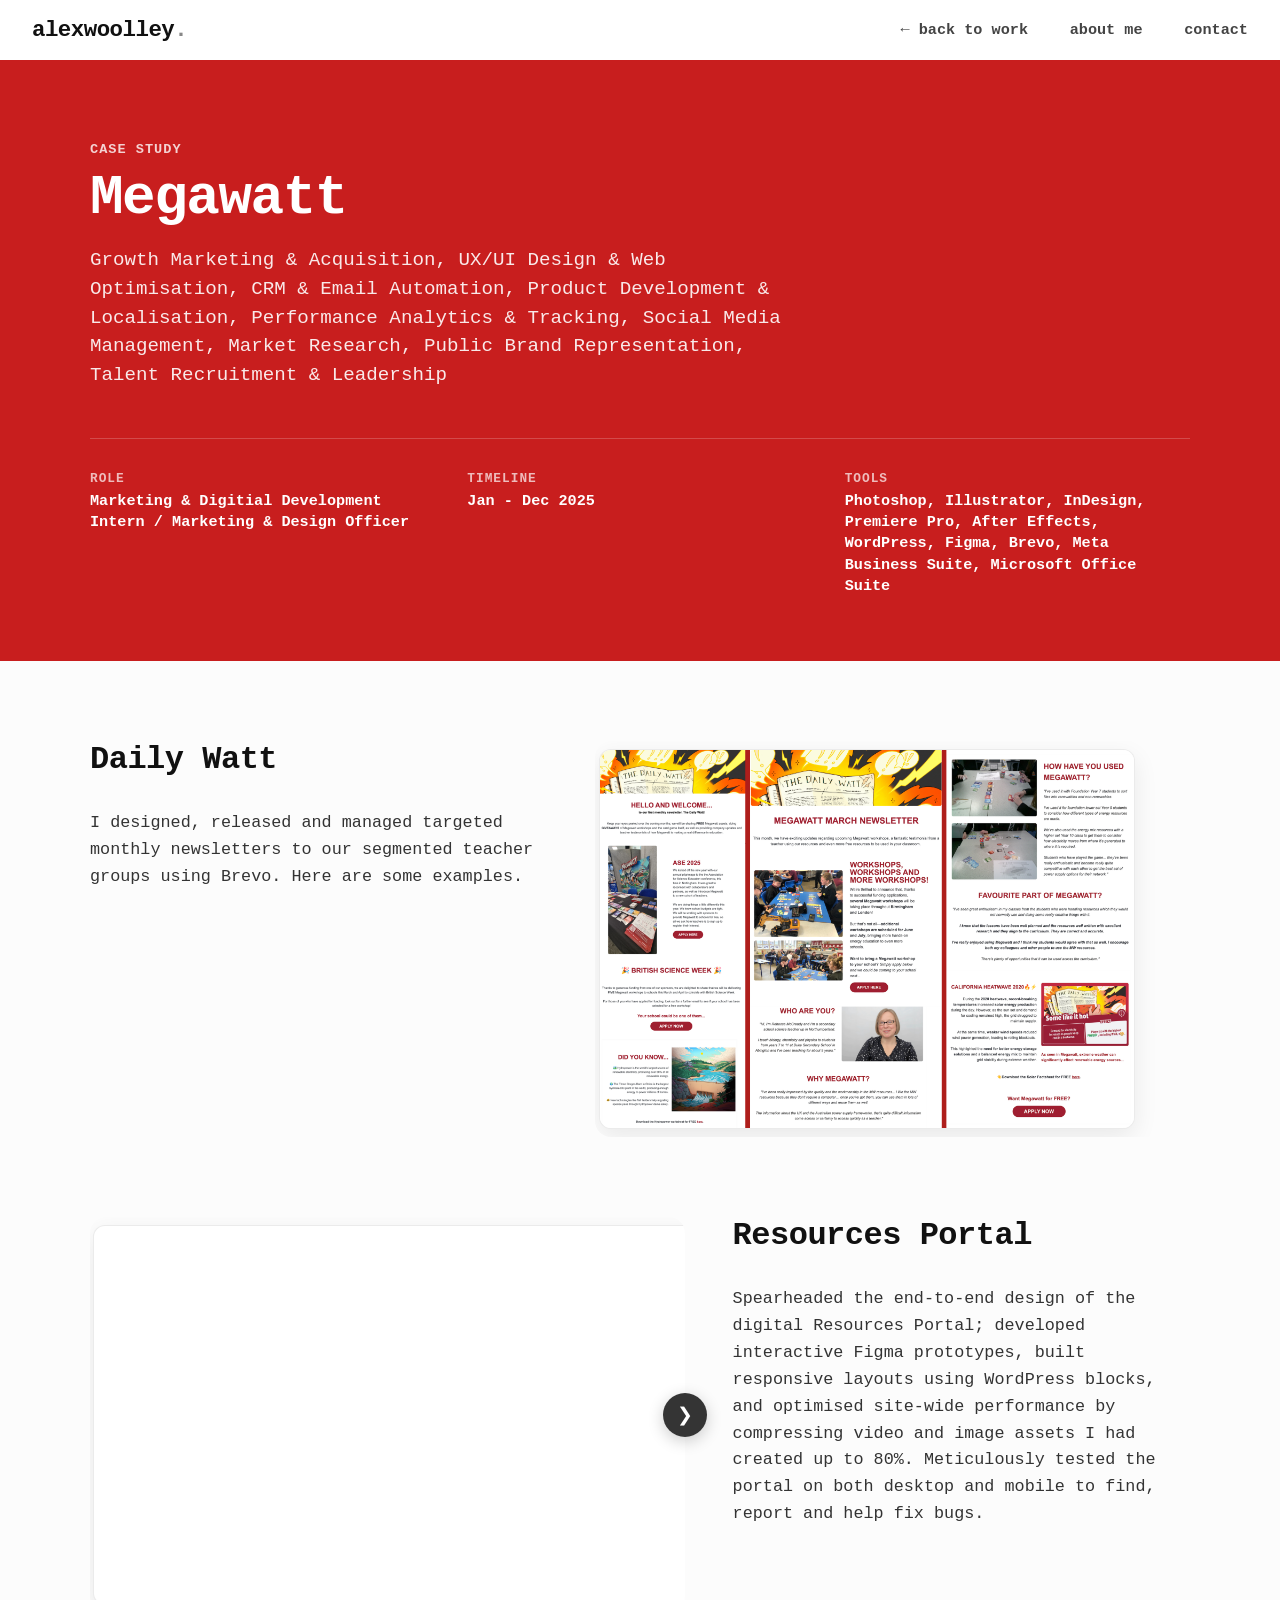
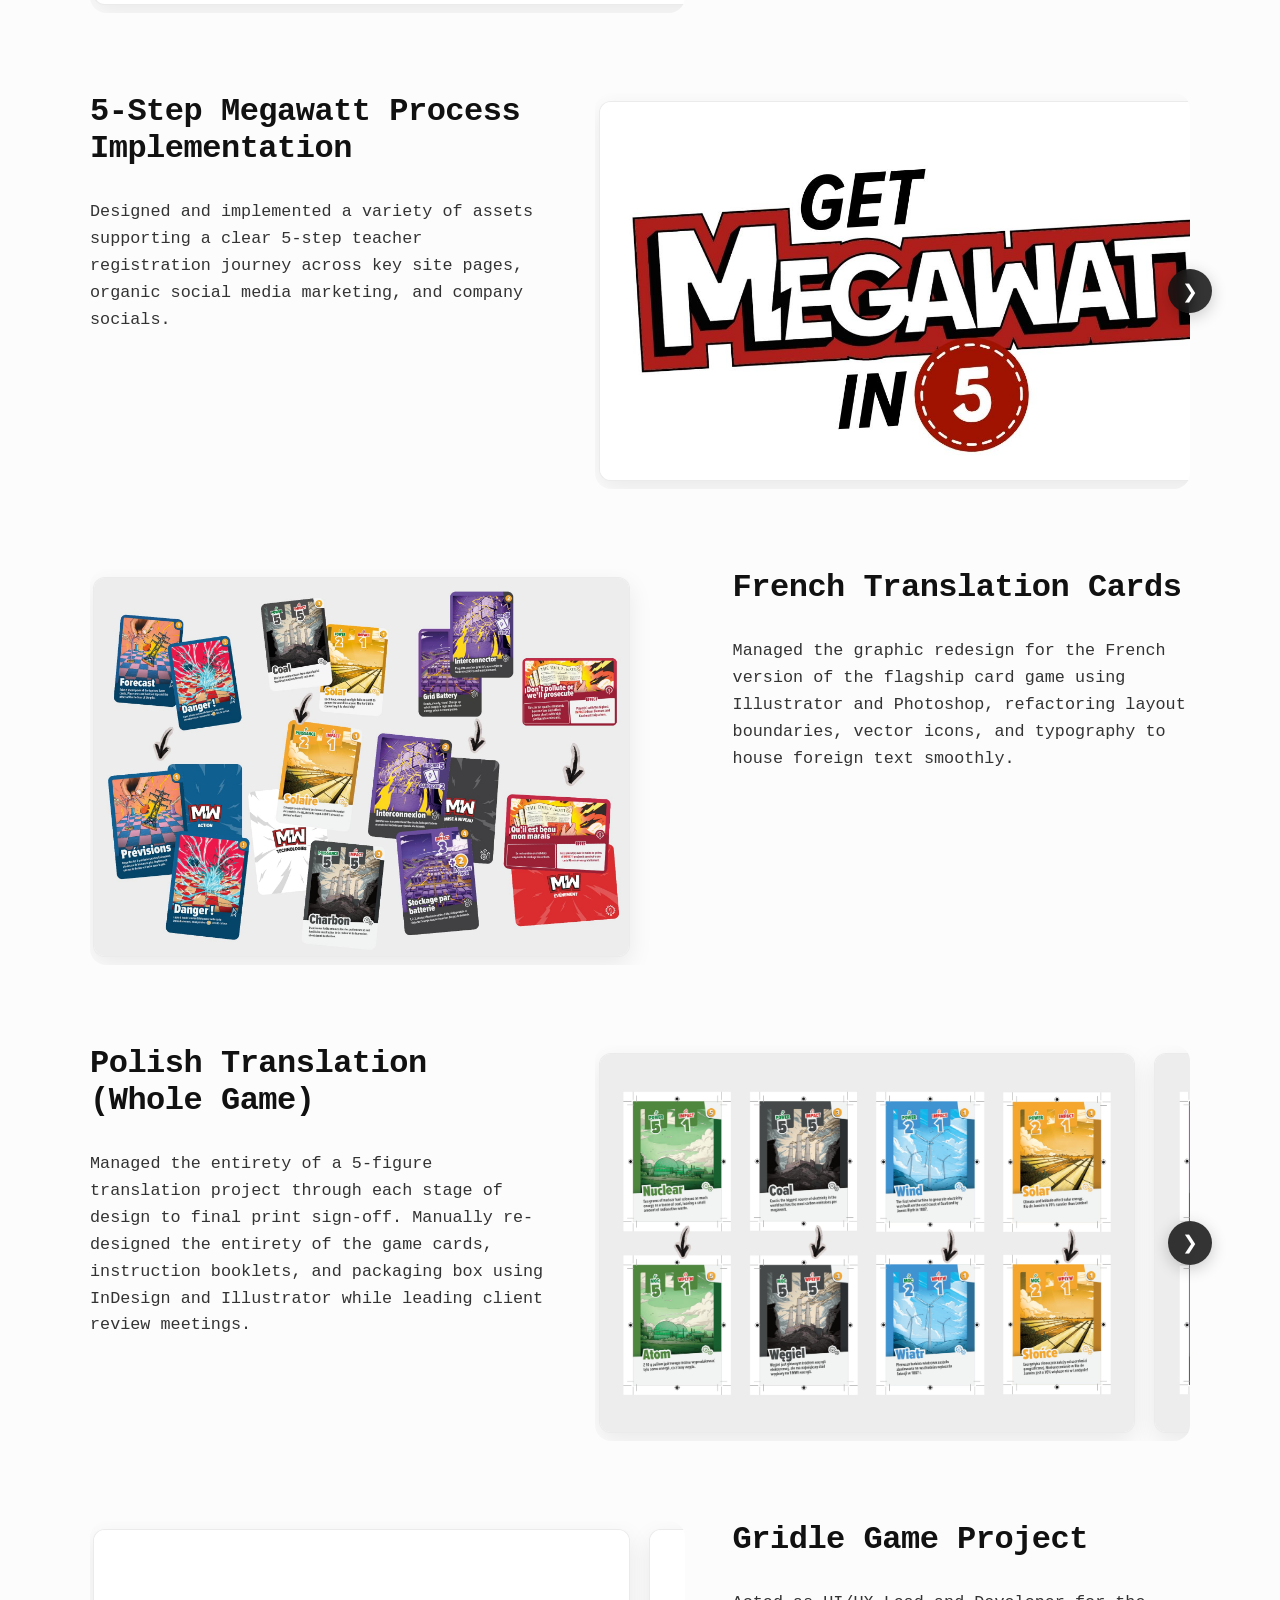
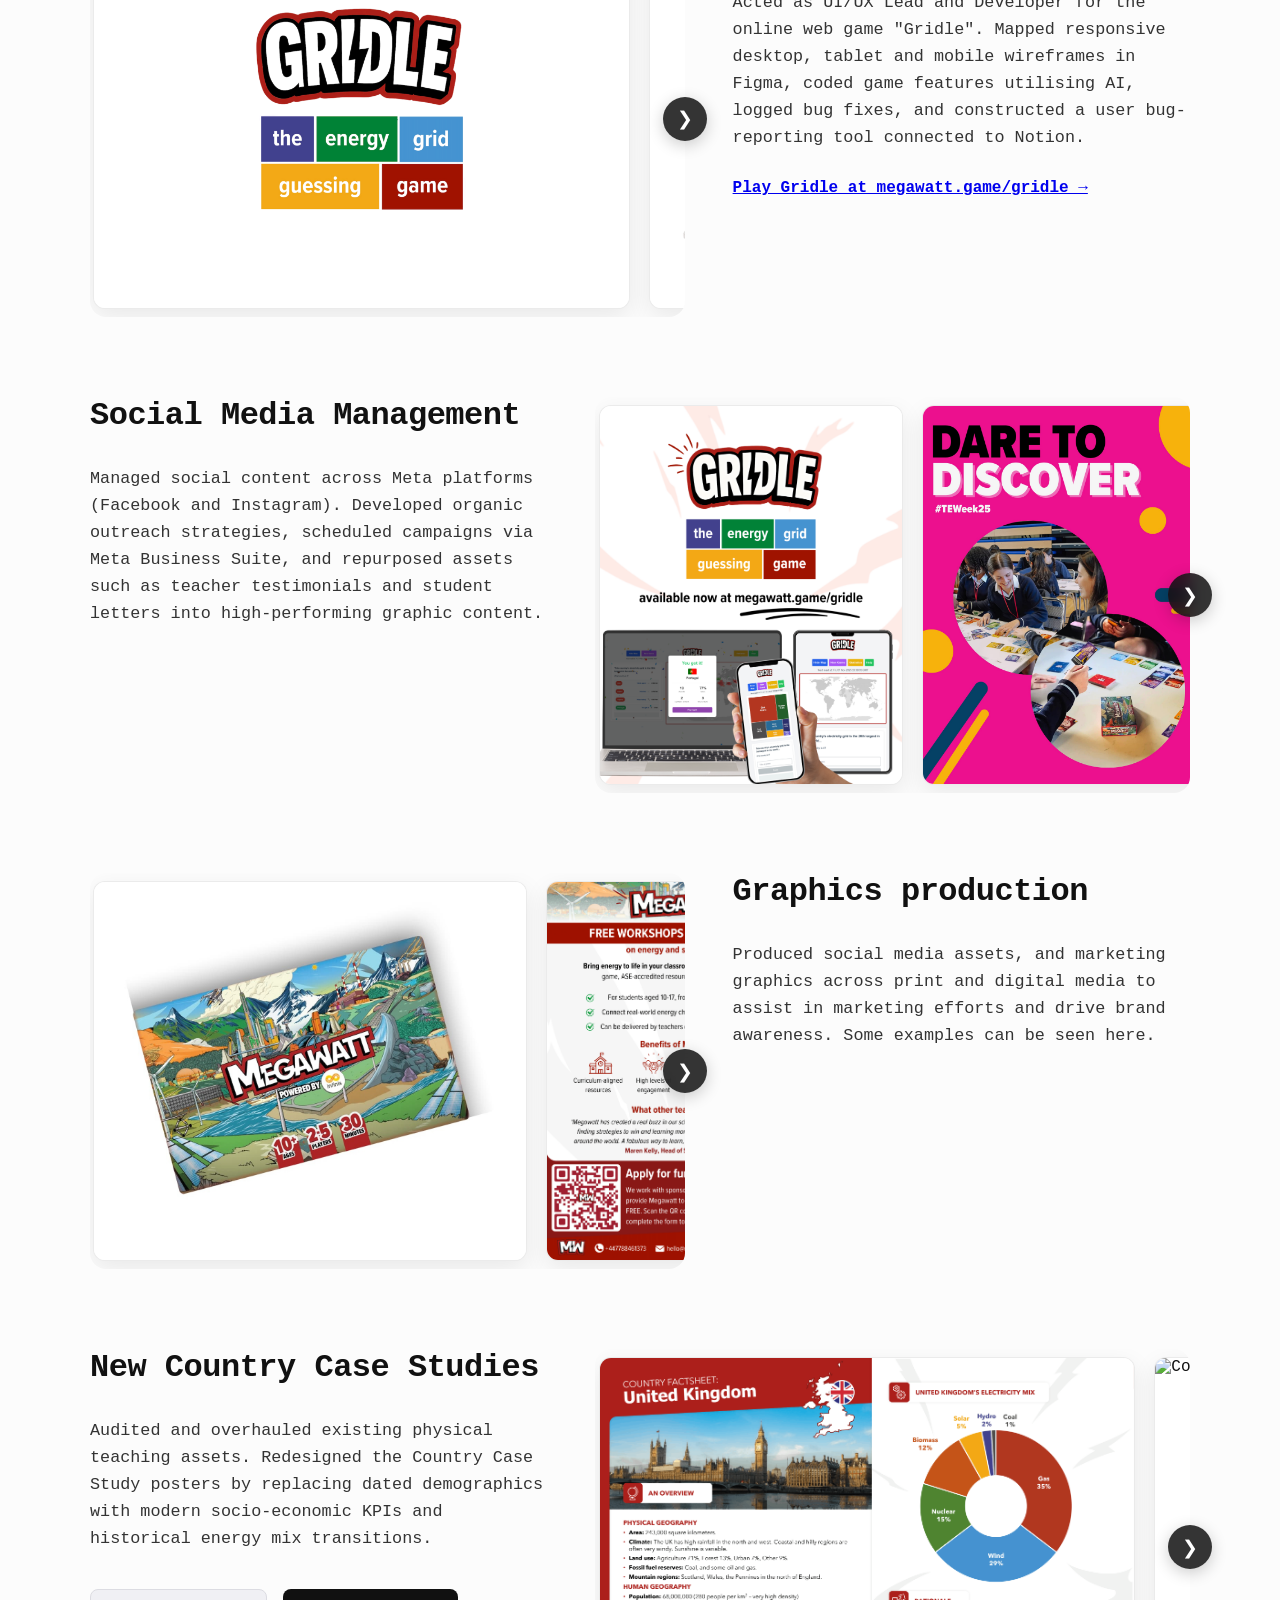
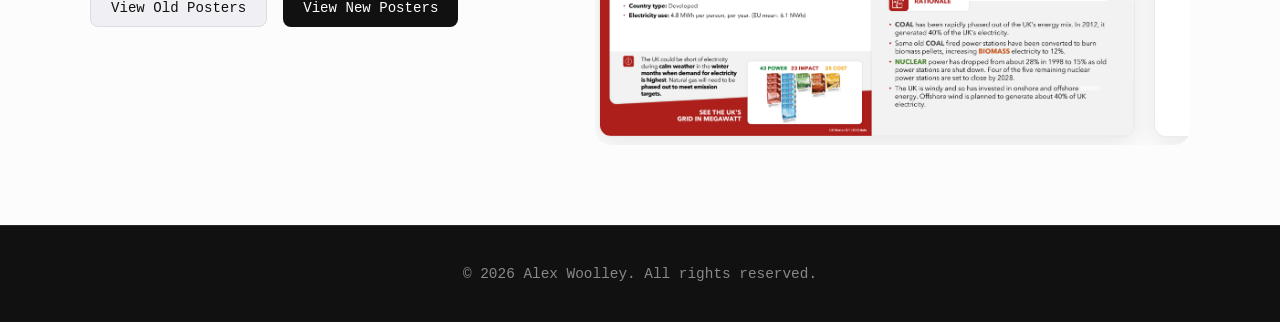
==== megawatt.html @ 6d170470 "Portfolio" ====
<!DOCTYPE html>
<html lang="en">
<head>
  <meta charset="UTF-8" />
  <meta name="viewport" content="width=device-width, initial-scale=1.0" />
  <title>Megawatt - Alex Woolley</title>
  <link rel="stylesheet" href="style.css" />
  <link rel="stylesheet" href="https://fonts.googleapis.com/css2?family=Playfair+Display:ital@1&display=swap">
</head>
<body class="case-study-page">

  <!-- Header -->
  <header class="navbar">
    <div class="nav-container">
      <a href="index.html" class="logo">alexwoolley<span>.</span></a>
      <nav class="desktop-nav">
        <a href="index.html#work">&larr; back to work</a>
        <a href="index.html#about">about me</a>
        <a href="index.html#contact">contact</a>
      </nav>
    </div>
  </header>

  <main class="case-study-main">

    <!-- Hero Header -->
    <section class="cs-hero theme-red">
      <div class="cs-hero-container">
        <span class="cs-tag">CASE STUDY</span>
        <h1>Megawatt</h1>
        <p class="cs-subtitle">Growth Marketing & Acquisition, UX/UI Design & Web Optimisation, CRM & Email Automation, Product Development & Localisation, Performance Analytics & Tracking, Social Media Management, Market Research, Public Brand Representation, Talent Recruitment & Leadership</p>
        
        <!-- Metadata Grid -->
        <div class="cs-meta-grid">
          <div class="meta-item">
            <span class="meta-label">Role</span>
            <span class="meta-value">Marketing & Digitial Development Intern / Marketing & Design Officer</span>
          </div>
          <div class="meta-item">
            <span class="meta-label">Timeline</span>
            <span class="meta-value">Jan - Dec 2025</span>
          </div>
          <div class="meta-item">
            <span class="meta-label">Tools</span>
            <span class="meta-value">Photoshop, Illustrator, InDesign, Premiere Pro, After Effects, WordPress, Figma, Brevo, Meta Business Suite, Microsoft Office Suite</span>
          </div>
        </div>
      </div>
    </section>

    <!-- Case Study Content Grid -->
    <section class="cs-body">
      <div class="cs-container">

        <!-- 01. Daily Watt -->
        <div class="split-project-block">
          <div class="project-text">
            <h2 class="section-title">Daily Watt</h2>
            <p class="project-desc">
              I designed, released and managed targeted monthly newsletters to our segmented teacher groups using Brevo. Here are some examples.
            </p>
          </div>

          <div class="cs-media branding-grid">
            <div class="slide active">
              <img src="/MW /mw newsletters.png" alt="Daily Watt Email Campaign" data-caption="Targeted monthly newsletters designed for segmented teacher groups in Brevo." />
            </div>
          </div>
        </div>

        <!-- 02. Resources Portal (Reverse) -->
        <div class="split-project-block reverse">
          <div class="cs-media branding-grid">
             <div class="slide active">
              <video src="/MW /hub.mp4" autoplay loop muted playsinline data-caption="Video demo showcasing the fully functional Resources Portal in Wordpress."></video>
            </div>
            <div class="slide active">
              <img src="/MW /Screenshot 2025-03-28 at 17.18.42.png" alt="Resources Portal Design Figma" data-caption="Digital Resources Portal interface design phases utilising Figma." />
            </div>
          </div>

          <div class="project-text">
            <h2 class="section-title">Resources Portal</h2>
            <p class="project-desc">
              Spearheaded the end-to-end design of the digital Resources Portal; developed interactive Figma prototypes, built responsive layouts using WordPress blocks, and optimised site-wide performance by compressing video and image assets I had created up to 80%. Meticulously tested the portal on both desktop and mobile to find, report and help fix bugs.
            </p>
          </div>
        </div>

        <!-- 03. Web Page Redesigns -->
        <div class="split-project-block">
          <div class="project-text">
            <h2 class="section-title">5-Step Megawatt Process Implementation</h2>
            <p class="project-desc">
              Designed and implemented a variety of assets supporting a clear 5-step teacher registration journey across key site pages, organic social media marketing, and company socials.
            </p>
          </div>

          <div class="cs-media branding-grid">
            <div class="slide active">
              <img src="/MW /Signup Process Thumbnail.jpg" alt="5-step process" data-caption="Thumbnail created for the Facebook Marketing video." />
            </div>
            <div class="slide active">
              <img src="/MW /5-step process.png" alt="5-step process" data-caption="A clear 5-step process section on the website, with supporting graphics showcasing the beginning - end of what teacher should expect from Megawatt." />
            </div>
            <div class="slide active">
              <video src="/MW /SignUp_Process_captioned.mp4" autoplay loop muted playsinline data-caption="A highly graphic and animated video I created which was used in my Facebook Marketing efforts. Alongside highly tailored group posts, this video was incredibly successful at securing teacher signups."></video>
            </div>
            <div class="slide active">
              <img src="/MW /social media/1 2.png" alt="5-step process" data-caption="(p1) A clear graphic carousel utilised on the company social media (Facebook, Instagram) showcasing the 5-step process for teachers." />
            </div>
            <div class="slide active">
              <img src="/MW /social media/2 2.png" alt="5-step process" data-caption="(p2) A clear graphic carousel utilised on the company social media (Facebook, Instagram) showcasing the 5-step process for teachers." />
            </div>
            <div class="slide active">
              <img src="/MW /social media/3 2.jpg" alt="5-step process" data-caption="(p3) A clear graphic carousel utilised on the company social media (Facebook, Instagram) showcasing the 5-step process for teachers." />
            </div>
            <div class="slide active">
              <img src="/MW /social media/4 2.png" alt="5-step process" data-caption="(p4) A clear graphic carousel utilised on the company social media (Facebook, Instagram) showcasing the 5-step process for teachers." />
            </div>
            <div class="slide active">
              <img src="/MW /social media/5 2.jpg" alt="5-step process" data-caption="(p5) A clear graphic carousel utilised on the company social media (Facebook, Instagram) showcasing the 5-step process for teachers." />
            </div>
            <div class="slide active">
              <img src="/MW /social media/6 2.jpg" alt="5-step process" data-caption="(p6) A clear graphic carousel utilised on the company social media (Facebook, Instagram) showcasing the 5-step process for teachers." />
            </div>
          </div>
        </div>

        <!-- 04. French Translation Cards (Reverse) -->
        <div class="split-project-block reverse">
          <div class="cs-media branding-grid">
            <div class="slide active">
              <img src="/MW /french.jpg" alt="French Card Translation" data-caption="French translation game card redesigns." />
            </div>
          </div>

          <div class="project-text">
            <h2 class="section-title">French Translation Cards</h2>
            <p class="project-desc">
              Managed the graphic redesign for the French version of the flagship card game using Illustrator and Photoshop, refactoring layout boundaries, vector icons, and typography to house foreign text smoothly.
            </p>
          </div>
        </div>

        <!-- 05. Polish Translation Whole Game -->
        <div class="split-project-block">
          <div class="project-text">
            <h2 class="section-title">Polish Translation (Whole Game)</h2>
            <p class="project-desc">
              Managed the entirety of a 5-figure translation project through each stage of design to final print sign-off. Manually re-designed the entirety of the game cards, instruction booklets, and packaging box using InDesign and Illustrator while leading client review meetings.
            </p>
          </div>

          <div class="cs-media branding-grid">
            <div class="slide active">
              <img src="/MW /mw polish - box/Polish tech.jpg" alt="Polish Game Technology Cards" data-caption="English -> Polish MW Technology Cards" />
            </div>
             <div class="slide active">
              <img src="/MW /mw polish - box/Polish upgrades.jpg" alt="Polish Game Upgrade Cards" data-caption="English -> Polish MW Upgrade Cards" />
            </div>
             <div class="slide active">
              <img src="/MW /mw polish - box/Polish action.jpg" alt="Polish Game Action Cards" data-caption="English -> Polish MW Action Cards" />
            </div>
             <div class="slide active">
              <img src="/MW /mw polish - box/Polish event.jpg" alt="Polish Game Event Cards" data-caption="English -> Polish MW Event Cards" />
            </div>
             <div class="slide active">
              <img src="/MW /mw polish - box/Polish instructions.jpg" alt="Polish Game Instructions" data-caption="English -> Polish MW Instructions" />
            </div>
          </div>
        </div>

       <!-- 06. Gridle Projects (Reverse) -->
        <div class="split-project-block reverse">
          <div class="cs-media branding-grid">
            <div class="slide active">
              <img src="/MW /gridle/17.png" alt="Gridle Web Game Project" data-caption="Gridle Logo." />
            </div>
            <div class="slide active">
              <img src="/MW /gridle/18.png" alt="Gridle Web Game Project" data-caption="Gridle Graphic Banner." />
            </div>
             <div class="slide active">
              <img src="/MW /gridle/Gridle Figma Redesigns.png" alt="Gridle Figma" data-caption="Gridle Figma document with original layout and redesigns for all screen sizes" />
            </div>
             <div class="slide active">
              <img src="/MW /gridle/1.jpg" alt="Gridle Web Game Project" data-caption="The aim of Gridle is to guess the country based on it's real electricity grid mix." />
            </div>
            <div class="slide active">
              <img src="/MW /gridle/2.jpg" alt="Gridle Web Game Project" data-caption="You'll get five guesses, after each guess you'll be given the distance from the correct country and an arrow pointing to it." />
            </div>
            <div class="slide active">
              <img src="/MW /gridle/3.jpg" alt="Gridle Web Game Project" data-caption="See the percentage of each energy production method in the country's mix, and the five year change." />
            </div>
            <div class="slide active">
              <img src="/MW /gridle/5.jpg" alt="Gridle Web Game Project" data-caption="Gridle even tracks your stats! View games played, win percentage, current and max win streaks." />
            </div>
          </div>

          <div class="project-text">
            <h2 class="section-title">Gridle Game Project</h2>
            <p class="project-desc">
              Acted as UI/UX Lead and Developer for the online web game "Gridle". Mapped responsive desktop, tablet and mobile wireframes in Figma, coded game features utilising AI, logged bug fixes, and constructed a user bug-reporting tool connected to Notion.
            </p>
            <a href="https://megawatt.game/gridle" target="_blank" class="project-link" style="display: inline-block; margin-top: 15px; font-weight: 600; text-decoration: underline;">Play Gridle at megawatt.game/gridle &rarr;</a>
          </div>
        </div>

        <!-- 07. Social Media Management -->
        <div class="split-project-block">
          <div class="project-text">
            <h2 class="section-title">Social Media Management</h2>
            <p class="project-desc">
              Managed social content across Meta platforms (Facebook and Instagram). Developed organic outreach strategies, scheduled campaigns via Meta Business Suite, and repurposed assets such as teacher testimonials and student letters into high-performing graphic content.
            </p>
          </div>

          <div class="cs-media branding-grid">
            <div class="slide active">
              <img src="/MW /social media/Socials Posts.png" alt="Social Media Campaigns" data-caption="Social media campaign for the release of Gridle." />
            </div>
            <div class="slide active">
              <img src="/MW /social media/TEWEEK25-2.jpg" alt="Social Media Campaigns" data-caption="Social media campaign for Tomorrows Engineers Week 2025." />
            </div>
            <div class="slide active">
              <img src="/MW /social media/West Hill Primary LinkedIn-1.jpg" alt="Social Media Campaigns" data-caption="(p1) Student letters repurposed as social media content across company socials, as well as the company founder's LinkedIn." />
            </div>
            <div class="slide active">
              <img src="/MW /social media/West Hill Primary LinkedIn-2.jpg" alt="Social Media Campaigns" data-caption="(p2) Student letters repurposed as social media content across company socials, as well as the company founder's LinkedIn." />
            </div>
            <div class="slide active">
              <img src="/MW /social media/West Hill Primary LinkedIn-3.jpg" alt="Social Media Campaigns" data-caption="(p3) Student letters repurposed as social media content across company socials, as well as the company founder's LinkedIn." />
            </div>
            <div class="slide active">
              <img src="/MW /social media/West Hill Primary LinkedIn-4.jpg" alt="Social Media Campaigns" data-caption="(p4) Student letters repurposed as social media content across company socials, as well as the company founder's LinkedIn." />
            </div>
            <div class="slide active">
              <img src="/MW /social media/West Hill Primary LinkedIn-5.jpg" alt="Social Media Campaigns" data-caption="(p5) Student letters repurposed as social media content across company socials, as well as the company founder's LinkedIn." />
            </div>
            <div class="slide active">
              <img src="/MW /social media/International Day of Women and Girls in Science.jpg" alt="Social Media Campaigns" data-caption="Social media campaign for International Day of Women and Girls in Science 2025." />
            </div>
            <div class="slide active">
              <img src="/MW /social media/World Energy Conservation Day - Dec 14th .jpg" alt="Social Media Campaigns" data-caption="Social media campaign for World Energy Conservation Day 2025." />
            </div>
            <div class="slide active">
              <img src="/MW /social media/Rebecca Mccready testimonial-1.jpg" alt="Social Media Campaigns" data-caption="(p1) Teacher testimonial repurposed as social media content across company socials, as well as the company founder's LinkedIn." />
            </div>
            <div class="slide active">
              <img src="/MW /social media/Rebecca Mccready testimonial-2.jpg" alt="Social Media Campaigns" data-caption="(p2) Teacher testimonial repurposed as social media content across company socials, as well as the company founder's LinkedIn." />
            </div>
             <div class="slide active">
              <img src="/MW /social media/Rebecca Mccready testimonial-3.jpg" alt="Social Media Campaigns" data-caption="(p3) Teacher testimonial repurposed as social media content across company socials, as well as the company founder's LinkedIn." />
            </div>
             <div class="slide active">
              <img src="/MW /social media/Rebecca Mccready testimonial-4.jpg" alt="Social Media Campaigns" data-caption="(p4) Teacher testimonial repurposed as social media content across company socials, as well as the company founder's LinkedIn." />
            </div>
              <div class="slide active">
              <img src="/MW /social media/Rebecca Mccready testimonial-5.jpg" alt="Social Media Campaigns" data-caption="(p5) Teacher testimonial repurposed as social media content across company socials, as well as the company founder's LinkedIn." />
            </div>
               <div class="slide active">
              <img src="/MW /social media/1-2.jpg" alt="Social Media Campaigns" data-caption="(p1) Benefits/process of Megawatt social media campaign." />
            </div>
                <div class="slide active">
              <img src="/MW /social media/2-2.jpg" alt="Social Media Campaigns" data-caption="(p2) Benefits/process of Megawatt social media campaign." />
            </div>
                <div class="slide active">
              <img src="/MW /social media/3-2.jpg" alt="Social Media Campaigns" data-caption="(p3) Benefits/process of Megawatt social media campaign." />
            </div>
                <div class="slide active">
              <img src="/MW /social media/4-2.jpg" alt="Social Media Campaigns" data-caption="(p4) Benefits/process of Megawatt social media campaign." />
            </div>
                <div class="slide active">
              <img src="/MW /social media/5-2.jpg" alt="Social Media Campaigns" data-caption="(p5) Benefits/process of Megawatt social media campaign." />
            </div>
                <div class="slide active">
              <img src="/MW /social media/6-2.jpg" alt="Social Media Campaigns" data-caption="(p6) Benefits/process of Megawatt social media campaign." />
            </div>
                <div class="slide active">
              <img src="/MW /social media/7.png" alt="Social Media Campaigns" data-caption="(p7) Benefits/process of Megawatt social media campaign." />
            </div>
          </div>
        </div>

        <!-- 08. Graphics / Video Created (Reverse) -->
        <div class="split-project-block reverse">
          <div class="cs-media branding-grid">
            <div class="slide active">
              <img src="/MW /graphics/Infinis Box-2.jpg" alt="Graphic Production" data-caption="High-quality box mockup created for a partner company." />
            </div>
               <div class="slide active">
              <img src="/MW /graphics/Teacher Signup-1.png" alt="Graphic Production" data-caption="Redesigned teacher signup leaflet used both physically and digitally." />
            </div>
              <div class="slide active">
              <img src="/MW /graphics/University Leaflet -Outreach  Widening Participation Teams-1.png" alt="Graphic Production" data-caption="(p1) A leaflet I designed to target university outreach teams and secure company partnership" />
            </div>
            <div class="slide active">
              <img src="/MW /graphics/University Leaflet -Outreach  Widening Participation Teams-2.png" alt="Graphic Production" data-caption="(p2) A leaflet I designed to target university outreach teams and secure company partnership" />
            </div>
            <div class="slide active">
              <img src="/MW /graphics/xmas logo-2.png" alt="Graphic Production" data-caption="A redesigned Christmas company logo utilised in our December newsletter." />
            </div>
            <div class="slide active">
              <img src="/MW /graphics/a1.png" alt="Graphic Production" data-caption="An example of the thumbnails created for the resource portal lessons, these assets were repurposed countless times." />
            </div>
              <div class="slide active">
              <img src="/MW /graphics/handbooks.png" alt="Graphic Production" data-caption="An example of the thumbnails created for the resource portal lessons, these assets were repurposed countless times." />
            </div>
          </div>

          <div class="project-text">
            <h2 class="section-title">Graphics production</h2>
            <p class="project-desc">
              Produced social media assets, and marketing graphics across print and digital media to assist in marketing efforts and drive brand awareness. Some examples can be seen here.
            </p>
          </div>
        </div>

        <!-- 09. New Country Case Studies -->
        <div class="split-project-block">
          <div class="project-text">
            <h2 class="section-title">New Country Case Studies</h2>
            <p class="project-desc">
              Audited and overhauled existing physical teaching assets. Redesigned the Country Case Study posters by replacing dated demographics with modern socio-economic KPIs and historical energy mix transitions.
            </p>
            
            <div class="project-links" style="margin-top: 1.5rem; display: flex; gap: 1rem; flex-wrap: wrap;">
              <a href="/MW /Country Case Studies.pdf" target="_blank" class="cs-btn secondary">View Old Posters</a>
              <a href="/MW /Country Case Studiesnew.pdf" target="_blank" class="cs-btn">View New Posters</a>
            </div>
          </div>

          <div class="cs-media branding-grid">
             <div class="slide active">
              <img src="/MW /Country Case Studies-04.png" alt="Country Case Study Posters" data-caption="United Kingdom - previous Country Case Study teaching poster." />
            </div>
            <div class="slide active">
              <img src="/Assets/Country Case Studies.UK.V3.2-4 (dragged).tiff" alt="Country Case Study Posters" data-caption="United Kingdom - overhauled and updated Country Case Study teaching poster." />
            </div>
            <div class="slide active">
              <img src="/MW /Country Case Studies-03.png" alt="Country Case Study Posters" data-caption="China - previous Country Case Study teaching poster." />
            </div>
            <div class="slide active">
              <img src="/MW /China Case Study New.tiff" alt="Country Case Study Posters" data-caption="China - overhauled and updated Country Case Study teaching poster." />
            </div>
          </div>
        </div>

      </div>
    </section>

  </main>

  <!-- Footer -->
  <footer class="site-footer">
    <div class="footer-container">
      <p>&copy; 2026 Alex Woolley. All rights reserved.</p>
    </div>
  </footer>

  <!-- Fullscreen Image & Video Modal with Navigation Arrows & Captions -->
  <div id="image-modal" class="modal">
    <span class="modal-close">&times;</span>
    <button class="modal-arrow prev" aria-label="Previous">&larr;</button>
    <button class="modal-arrow next" aria-label="Next">&rarr;</button>
    <div class="modal-wrapper">
      <div id="modal-media-container"></div>
      <p id="modal-caption"></p>
    </div>
  </div>

  <script src="script.js"></script>
</body>
</html>
---- style.css ----
/* ==========================================
   1. RESET & GLOBAL STYLES
   ========================================== */
* {
  margin: 0;
  padding: 0;
  box-sizing: border-box;
}

html {
  scroll-behavior: smooth;
}

body {
  font-family: 'Courier New', Courier, monospace, sans-serif;
  background-color: #ffffff;
  color: #000000;
  overflow-x: hidden;
}

/* ==========================================
   2. NAVBAR & NAVIGATION
   ========================================== */
.navbar {
  position: sticky;
  top: 0;
  background: rgba(255, 255, 255, 0.95);
  backdrop-filter: blur(8px);
  z-index: 100;
  height: 60px;
  padding: 0 2rem;
  display: flex;
  align-items: center;
}

.nav-container {
  width: 100%;
  max-width: 1300px;
  margin: 0 auto;
  display: flex;
  justify-content: space-between;
  align-items: center;
}

.logo {
  font-size: 1.4rem;
  font-weight: 700;
  text-decoration: none;
  color: #111;
  letter-spacing: -0.5px;
}

.logo span {
  color: #888;
}

.desktop-nav a {
  margin-left: 2rem;
  text-decoration: none;
  color: #444;
  font-size: 0.95rem;
  font-weight: 600;
  transition: color 0.2s ease;
}

.desktop-nav a:hover {
  color: #000;
}

.mobile-toggle {
  display: none;
  background: none;
  border: none;
  cursor: pointer;
  flex-direction: column;
  gap: 5px;
}

.mobile-toggle .bar {
  width: 24px;
  height: 2px;
  background-color: #111;
}

.mobile-menu {
  display: none;
  position: fixed;
  top: 60px;
  left: 0;
  width: 100%;
  background: #ffffff;
  padding: 1.5rem;
  border-bottom: 1px solid #eee;
  z-index: 99;
}

.mobile-menu.open {
  display: block;
}

.mobile-nav {
  display: flex;
  flex-direction: column;
  gap: 1rem;
}

.mobile-nav a {
  text-decoration: none;
  color: #111;
  font-size: 1rem;
  font-weight: 600;
}

/* ==========================================
   3. HERO SECTION
   ========================================== */
.hero {
  position: relative;
  height: calc(100vh - 60px); 
  width: 100%;
  display: flex;
  flex-direction: column;
  justify-content: center;
  align-items: center;
  padding: 1rem;
  overflow: hidden;
}

.parallax-layer {
  will-change: transform;
  transition: transform 0.1s ease-out;
}

/* Software Badges Cluster */
.software-cluster {
  position: absolute;
  top: 4%;
  right: 6%;
  width: 280px;
  height: 180px;
  z-index: 4;
}

.software-cluster .icon {
  position: absolute;
  width: 65px;
  height: 65px;
  border-radius: 12px;
  box-shadow: 0 6px 16px rgba(0,0,0,0.15);
  transition: transform 0.3s ease;
}

.software-cluster .icon:hover {
  transform: translateY(-5px) scale(1.1) !important;
}

.icon.ae { top: 60px; left: 0px; rotate: -8deg; }
.icon.pr { top: 0px; left: 60px; rotate: 4deg; }
.icon.figma { top: -10px; left: 135px; rotate: -5deg; }
.icon.ai { top: 70px; left: 70px; rotate: 6deg; }
.icon.ps { top: 70px; left: 150px; rotate: -4deg; }
.icon.id { top: 20px; left: 210px; rotate: 8deg; }

/* Main Typography */
.hero-content {
  text-align: center;
  z-index: 5;
  margin-top: -4rem;
}

.main-heading {
  font-size: 3.2rem;
  font-weight: 900;
  letter-spacing: -1px;
  line-height: 1.2;
}

.script-accent {
  font-family: 'Playfair Display', serif;
  font-style: italic;
  font-weight: 400;
  font-size: 2.8rem;
  margin: 0 0.3rem;
}

.sub-heading {
  font-size: 1.6rem;
  font-weight: 700;
  margin-top: 0.6rem;
  letter-spacing: -0.5px;
}

/* Floating Bottom Graphics */
.hero-bottom-graphics {
  position: absolute;
  bottom: 45px;
  width: 100%;
  max-width: 1400px;
  height: 240px;
  pointer-events: none;
}

.card {
  position: absolute;
  border-radius: 12px;
  object-fit: cover;
  box-shadow: 0 10px 24px rgba(0, 0, 0, 0.15);
  pointer-events: auto;
  transition: transform 0.3s ease;
}

.card:hover {
  transform: scale(1.06) translateY(-6px) !important;
  z-index: 25 !important;
}

.photo-fan { 
  position: absolute; 
  left: 2%; 
  bottom: 0px;
  width: 580px;
  height: 260px;
}

.photo-1 { width: 180px; height: 125px; left: -20px; bottom: 70px; rotate: -8deg; z-index: 1; }
.photo-2 { width: 190px; height: 135px; left: 130px; bottom: 105px; rotate: 5deg;  z-index: 2; }
.photo-3 { width: 185px; height: 130px; left: 290px; bottom: 75px;  rotate: -5deg; z-index: 3; }
.photo-4 { width: 180px; height: 125px; left: 50px;  bottom: 10px;  rotate: 4deg;  z-index: 4; }
.photo-5 { width: 175px; height: 120px; left: 220px; bottom: 15px;  rotate: -6deg; z-index: 5; }

.poster-fan { 
  position: absolute; 
  right: 3%; 
  bottom: 0px;
  width: 460px;
  height: 240px;
}

.poster-1 { width: 215px; height: 150px; right: 250px; bottom: 25px; rotate: -10deg; z-index: 1; }
.poster-2 { width: 165px; height: 230px; right: 100px; bottom: 40px; rotate: -2deg; z-index: 2; }
.poster-3 { width: 150px; height: 210px; right: -10px; bottom: 15px; rotate: 7deg; z-index: 3; }

/* ==========================================
   4. HOME PAGE WORK SECTIONS
   ========================================== */
.work-section {
  width: 100%;
}

.sections-stack {
  display: flex;
  flex-direction: column;
}

.full-page-section {
  position: sticky;
  top: 0;
  min-height: 100vh;
  width: 100%;
  display: flex;
  align-items: center;
  justify-content: center;
  padding: 4rem 2rem;
  border-radius: 28px 28px 0 0;
  box-shadow: 0 -15px 40px rgba(0, 0, 0, 0.08);
  transform: scale(0.92);
  opacity: 0.4;
  transition: transform 0.6s cubic-bezier(0.16, 1, 0.3, 1), opacity 0.6s ease;
}

.full-page-section.active {
  transform: scale(1);
  opacity: 1;
}

.section-container {
  max-width: 1100px;
  width: 100%;
  display: grid;
  grid-template-columns: 1fr 1.2fr;
  gap: 3rem;
  align-items: center;
}

.text-content {
  display: flex;
  flex-direction: column;
  gap: 0.8rem;
}

.section-num {
  font-size: 1.1rem;
  font-weight: 700;
  opacity: 0.6;
}

.text-content h2 {
  font-size: 2.8rem;
  font-weight: 800;
  line-height: 1.1;
  letter-spacing: -1px;
}

.text-content p {
  font-size: 1.05rem;
  line-height: 1.6;
  opacity: 0.85;
}

.media-container {
  width: 100%;
  height: 420px;
  border-radius: 16px;
  overflow: hidden;
  box-shadow: 0 12px 30px rgba(0,0,0,0.15);
}

.media-container img {
  width: 100%;
  height: 100%;
  object-fit: cover;
  transition: transform 0.5s ease;
}

.media-container.vertical-media {
  max-width: 320px;
  height: 480px;
  margin: 0 auto;
  background: transparent;
  box-shadow: none;
}

.media-container.vertical-media img {
  object-fit: contain;
  border-radius: 12px;
  box-shadow: 0 12px 30px rgba(0, 0, 0, 0.15);
}

.case-study-link {
  text-decoration: none;
  color: inherit;
  width: 100%;
  height: 100%;
  display: flex;
  align-items: center;
  justify-content: center;
  cursor: pointer;
}

.case-study-link:hover .media-container img {
  transform: scale(1.06);
}

/* Color Themes */
.theme-red { background-color: #C81E1E; color: #ffffff; }
.theme-dark { background-color: #111111; color: #ffffff; }
.theme-cream { background-color: #F5F1E8; color: #111111; }
.theme-slate { background-color: #1E293B; color: #ffffff; }
.theme-softgrey { background-color: #E2E8F0; color: #0F172A; }
.theme-navy { background-color: #0F172A; color: #ffffff; }
.theme-blush { background-color: #F3E8EE; color: #111111; }
.theme-black { background-color: #0A0A0A; color: #ffffff; }
.theme-indigo { background-color: #E0E7FF; color: #1E1B4B; }

/* ==========================================
   5. ABOUT & CONTACT SECTIONS
   ========================================== */
.about-grid {
  grid-template-columns: 0.75fr 1.25fr;
  align-items: center;
  gap: 3.5rem;
}

.about-photo-container {
  width: 100%;
  height: 460px;
  border-radius: 20px;
  overflow: hidden;
  box-shadow: 0 14px 35px rgba(0,0,0,0.12);
}

.profile-photo {
  width: 100%;
  height: 100%;
  object-fit: cover;
  display: block;
}

.single-line-heading {
  font-size: 2.5rem;
  font-weight: 900;
  white-space: nowrap;
  letter-spacing: -1px;
}

.location-tag {
  font-size: 0.95rem;
  font-weight: 700;
  opacity: 0.65;
  margin-top: -0.3rem;
}

.bio-text {
  font-size: 1.05rem;
  line-height: 1.6;
}

.about-details-grid {
  display: flex;
  flex-direction: column;
  gap: 0.8rem;
  margin-top: 0.4rem;
}

.about-card {
  background: rgba(255, 255, 255, 0.7);
  backdrop-filter: blur(8px);
  padding: 1rem 1.4rem;
  border-radius: 12px;
  border: 1px solid rgba(0, 0, 0, 0.08);
}

.about-card h3 {
  font-size: 1rem;
  font-weight: 700;
  margin-bottom: 0.2rem;
}

.about-card p {
  font-size: 0.9rem;
  line-height: 1.4;
}

.cv-action {
  margin-top: 0.8rem;
}

.cv-btn {
  display: inline-block;
  background: #111111;
  color: #ffffff;
  padding: 0.85rem 1.8rem;
  border-radius: 8px;
  text-decoration: none;
  font-weight: 700;
  font-size: 0.95rem;
  transition: all 0.2s ease;
}

.cv-btn:hover {
  background: #333333;
  transform: translateY(-2px);
  box-shadow: 0 6px 16px rgba(0,0,0,0.15);
}

.contact-details {
  display: flex;
  flex-direction: column;
  gap: 1.2rem;
  width: 100%;
}

.contact-card {
  display: flex;
  align-items: center;
  justify-content: space-between;
  background: rgba(255, 255, 255, 0.05);
  backdrop-filter: blur(8px);
  padding: 1.8rem 2rem;
  border-radius: 16px;
  border: 1px solid rgba(255, 255, 255, 0.1);
  color: #ffffff;
  text-decoration: none;
  transition: all 0.3s ease;
}

.contact-card:hover {
  background: rgba(255, 255, 255, 0.12);
  transform: translateY(-3px);
  border-color: rgba(255, 255, 255, 0.3);
}

.contact-info {
  display: flex;
  flex-direction: column;
  gap: 0.3rem;
}

.contact-label {
  font-size: 0.8rem;
  font-weight: 700;
  letter-spacing: 1px;
  text-transform: uppercase;
  opacity: 0.6;
}

.contact-value {
  font-size: 1.15rem;
  font-weight: 700;
}

.contact-arrow {
  font-size: 1.5rem;
  transition: transform 0.3s ease;
}

.contact-card:hover .contact-arrow {
  transform: translateX(6px);
}

/* ==========================================
   6. CASE STUDY HEADER & COMMON LAYOUT
   ========================================== */
.cs-hero {
  padding: 5rem 2rem 4rem;
  width: 100%;
}

.cs-hero-container {
  max-width: 1100px;
  margin: 0 auto;
}

.cs-tag {
  font-size: 0.85rem;
  font-weight: 700;
  letter-spacing: 1px;
  opacity: 0.8;
}

.cs-hero h1 {
  font-size: 3.5rem;
  font-weight: 900;
  margin: 0.5rem 0 1rem;
  letter-spacing: -1.5px;
}

.cs-subtitle {
  font-size: 1.2rem;
  opacity: 0.9;
  max-width: 700px;
  line-height: 1.5;
}

.cs-meta-grid {
  display: grid;
  grid-template-columns: repeat(3, 1fr);
  gap: 2rem;
  margin-top: 3rem;
  padding-top: 2rem;
  border-top: 1px solid rgba(255, 255, 255, 0.2);
}

.meta-item {
  display: flex;
  flex-direction: column;
  gap: 0.3rem;
}

.meta-label {
  font-size: 0.8rem;
  font-weight: 700;
  text-transform: uppercase;
  letter-spacing: 1px;
  opacity: 0.7;
}

.meta-value {
  font-size: 0.95rem;
  font-weight: 600;
  line-height: 1.4;
}

.cs-body {
  padding: 5rem 2rem;
  background: #fcfcfc;
  color: #111;
}

.cs-container {
  max-width: 1100px;
  margin: 0 auto;
  display: flex;
  flex-direction: column;
  gap: 5rem;
}

.section-title {
  font-size: 2rem;
  font-weight: 800;
  margin-bottom: 1.2rem;
  letter-spacing: -0.5px;
}

.subsection-title {
  font-size: 1.25rem;
  font-weight: 600;
  margin-bottom: 0.4rem;
  color: #222222;
}

.coding-project-block {
  display: flex;
  flex-direction: column;
  gap: 1rem;
}

.project-desc {
  font-size: 1.05rem;
  line-height: 1.6;
  color: #333333;
  max-width: 800px;
}

.warning-banner {
  display: inline-block;
  margin-top: 1.2rem;
  padding: 0.5rem 1rem;
  background: rgba(0, 0, 0, 0.15);
  border: 1px solid rgba(0, 0, 0, 0.2);
  border-radius: 6px;
  font-size: 0.85rem;
  letter-spacing: 0.5px;
}

/* Base Case Study Block */
.cs-block {
  display: grid;
  grid-template-columns: 1fr 1.2fr;
  gap: 3.5rem;
  align-items: center;
}

.cs-block.reverse {
  grid-template-columns: 1.2fr 1fr;
}

.cs-block.reverse .cs-text { order: 2; }
.cs-block.reverse .cs-media { order: 1; }

.cs-text h3 {
  font-size: 1.8rem;
  font-weight: 800;
  margin-bottom: 1rem;
  letter-spacing: -0.5px;
}

.cs-text p {
  font-size: 1.05rem;
  line-height: 1.7;
  color: #444;
}

.cs-media {
  position: relative;
  width: 100%;
  height: 400px;
  border-radius: 16px;
  overflow: hidden;
  box-shadow: 0 10px 30px rgba(0, 0, 0, 0.1);
  background: #ffffff;
}

.cs-media .slide {
  display: none;
  width: 100%;
  height: 100%;
}

.cs-media .slide.active {
  display: block;
}

.cs-media .slide img,
.cs-media .slide video {
  width: 100%;
  height: 100%;
  object-fit: cover;
  display: block;
  cursor: pointer;
  transition: transform 0.3s ease;
}

.cs-media .slide img:hover,
.cs-media .slide video:hover {
  transform: scale(1.02);
}

/* In-Page Slider Controls */
.gallery-arrow {
  position: absolute;
  top: 50%;
  transform: translateY(-50%);
  background: rgba(0, 0, 0, 0.6);
  backdrop-filter: blur(6px);
  color: #ffffff;
  border: none;
  width: 38px;
  height: 38px;
  border-radius: 50%;
  font-size: 1.1rem;
  cursor: pointer;
  z-index: 10;
  display: flex;
  align-items: center;
  justify-content: center;
  transition: background 0.2s ease, transform 0.2s ease;
}

.gallery-arrow:hover {
  background: rgba(0, 0, 0, 0.9);
  transform: translateY(-50%) scale(1.1);
}

.gallery-arrow.prev { left: 12px; }
.gallery-arrow.next { right: 12px; }

.gallery-dots {
  position: absolute;
  bottom: 12px;
  left: 50%;
  transform: translateX(-50%);
  display: flex;
  gap: 6px;
  z-index: 10;
}

.gallery-dots .dot {
  width: 7px;
  height: 7px;
  background: rgba(255, 255, 255, 0.5);
  border-radius: 50%;
  transition: all 0.3s ease;
}

.gallery-dots .dot.active {
  background: #ffffff;
  width: 18px;
  border-radius: 10px;
}

/* ==========================================
   7. SPECIALIZED GALLERIES & HORIZONTAL SCROLL
   ========================================== */

/* Photo Gallery (Full height, unclipped) */
.cs-media.photo-gallery {
  height: 750px;
  width: 100%;
  background: transparent;
  box-shadow: none;
  border-radius: 16px;
  overflow: hidden;
}

.cs-media.photo-gallery .slide {
  width: 100%;
  height: 100%;
}

.cs-media.photo-gallery .slide img {
  width: 100%;
  height: 100%;
  object-fit: contain;
  border-radius: 12px;
  box-shadow: 0 8px 25px rgba(0, 0, 0, 0.08);
}

/* Newsletters Grid */
.cs-media.newsletters-grid {
  display: grid;
  grid-template-columns: repeat(6, 1fr);
  gap: 1rem;
  height: auto;
  background: transparent;
  box-shadow: none;
}

.newsletters-grid .slide {
  display: block !important;
  width: 100%;
  height: 380px;
  border-radius: 12px;
  overflow: hidden;
  box-shadow: 0 8px 24px rgba(0, 0, 0, 0.12);
  background: #ffffff;
}

.newsletters-grid .slide img {
  width: 100%;
  height: 100%;
  object-fit: cover;
  cursor: pointer;
  transition: transform 0.3s ease;
}

.newsletter-inline-links {
  font-size: 1.15rem;
  line-height: 1.6;
  color: #333333;
}

.newsletter-inline-links a {
  color: #111111;
  font-weight: 700;
  text-decoration: underline;
}

.newsletter-inline-links a + a::before {
  content: "•";
  margin: 0 0.5rem;
  text-decoration: none;
  display: inline-block;
  color: #666666;
}

/* Horizontal Single Row Branding Scroll */
.horizontal-scroll-wrapper {
  position: relative;
  width: 100%;
  display: flex;
  align-items: center;
}

.cs-media.branding-grid {
  display: flex !important;
  flex-direction: row !important;
  flex-wrap: nowrap !important;
  gap: 1.2rem;
  width: 100%;
  height: auto;
  max-height: 420px;
  overflow-x: auto;
  overflow-y: hidden;
  scroll-behavior: smooth;
  background: transparent;
  box-shadow: none;
  padding: 0.5rem 0.2rem;
  scrollbar-width: none;
  -ms-overflow-style: none;
}

.cs-media.branding-grid::-webkit-scrollbar {
  display: none;
}

.branding-grid .slide {
  display: block !important;
  flex: 0 0 auto !important;
  height: 380px;
  width: auto;
  border-radius: 12px;
  overflow: hidden;
  box-shadow: 0 8px 24px rgba(0, 0, 0, 0.08);
  background: #ffffff;
  border: 1px solid rgba(0, 0, 0, 0.08);
  transition: transform 0.3s ease, box-shadow 0.3s ease;
}

.branding-grid .slide img,
.branding-grid .slide video {
  height: 100%;
  width: auto;
  object-fit: cover;
  display: block;
  cursor: pointer;
}

.branding-grid .slide:hover {
  transform: translateY(-4px);
  box-shadow: 0 12px 28px rgba(0, 0, 0, 0.15);
}

.row-scroll-btn {
  position: absolute;
  top: 50%;
  transform: translateY(-50%);
  background: rgba(17, 17, 17, 0.85);
  backdrop-filter: blur(8px);
  color: #ffffff;
  border: none;
  width: 44px;
  height: 44px;
  border-radius: 50%;
  font-size: 1.2rem;
  cursor: pointer;
  z-index: 20;
  display: flex;
  align-items: center;
  justify-content: center;
  box-shadow: 0 4px 16px rgba(0, 0, 0, 0.2);
  transition: all 0.2s ease;
}

.row-scroll-btn:hover {
  background: #000000;
  transform: translateY(-50%) scale(1.1);
}

.row-scroll-btn.prev { left: -22px; }
.row-scroll-btn.next { right: -22px; }

/* ==========================================
   8. SPLIT LAYOUT & SHOWCASE GALLERY
   ========================================== */
.split-project-block {
  display: grid;
  grid-template-columns: 1fr 1.3fr;
  gap: 3rem;
  align-items: start;
}

.split-project-block > * {
  min-width: 0; /* Prevents layout overflow */
}

.split-project-block.reverse {
  grid-template-columns: 1.3fr 1fr;
}

.split-project-block.reverse .cs-media {
  order: 1;
}

.split-project-block.reverse .project-text {
  order: 2;
}

.split-project-block .project-text {
  display: flex;
  flex-direction: column;
  gap: 0.8rem;
}

/* --- SHOWCASE SPLIT (SINGLE SLIDE GALLERY + VIDEO) --- */
.split-project-block.showcase-split {
  display: grid;
  grid-template-columns: 1.8fr 1fr;
  gap: 1.5rem;
  align-items: stretch;
}

.showcase-split .branding-grid {
  width: 100%;
  height: auto;
  aspect-ratio: 16 / 9;
  border-radius: 12px;
  overflow-x: auto;
  scroll-snap-type: x mandatory;
  background: transparent;
  padding: 0;
}

.showcase-split .branding-grid .slide {
  flex: 0 0 100% !important;
  width: 100% !important;
  height: 100% !important;
  scroll-snap-align: start;
  background: transparent !important;
  border-radius: 12px;
  overflow: hidden;
  border: none;
}

.showcase-split .branding-grid .slide img {
  width: 100% !important;
  height: 100% !important;
  object-fit: cover !important;
  border-radius: 12px;
}

.showcase-split .video-container {
  width: 100%;
  height: 100%;
  min-height: 0;
  border-radius: 12px;
  overflow: hidden;
}

.showcase-split .video-container iframe {
  width: 100%;
  height: 100%;
  border-radius: 12px;
}

/* ==========================================
   9. UX/UI CASE STUDY STYLES
   ========================================== */
.project-detail-section {
  display: flex;
  flex-direction: column;
  gap: 4.5rem; /* Generous vertical spacing between sub-sections */
  margin-bottom: 5rem;
}

.project-header-centered {
  display: flex;
  flex-direction: column;
  align-items: center;
  justify-content: center;
  text-align: center;
  margin-bottom: 0;
}

.project-logo-above {
  width: 75px;
  height: 75px;
  object-fit: contain;
  margin-bottom: 0.75rem;
}

.project-title-centered {
  font-size: 2.5rem;
  font-weight: 700;
  color: #111111;
  margin: 0;
  letter-spacing: -0.02em;
}

.project-intro-centered {
  max-width: 820px;
  margin: -2rem auto 0 auto; /* Keeps intro close to title while preserving section spacing below */
  text-align: center;
  color: #555555;
  font-size: 1.05rem;
  line-height: 1.8;
}

/* Action Buttons & Links */
.project-links,
.project-links-row {
  display: flex;
  flex-wrap: wrap;
  gap: 0.75rem;
  margin-top: 1rem;
  margin-bottom: 1.25rem;
}

.cs-btn {
  display: inline-flex;
  align-items: center;
  gap: 0.5rem;
  padding: 0.6rem 1.25rem;
  border-radius: 8px;
  background: #111111;
  color: #ffffff;
  font-size: 0.88rem;
  font-weight: 500;
  text-decoration: none;
  transition: all 0.2s ease;
}

.cs-btn:hover {
  background: #333333;
  transform: translateY(-2px);
}

.cs-btn.secondary {
  background: #f0f0f4;
  color: #111111;
  border: 1px solid #dcdce2;
}

.cs-btn.secondary:hover {
  background: #e2e2e8;
}

/* Dissertation / Report Banner */
.report-banner {
  display: flex;
  align-items: center;
  justify-content: space-between;
  gap: 1.5rem;
  background: #f8f9fc;
  border: 1px solid #e2e4ed;
  border-radius: 14px;
  padding: 1.75rem 2rem;
  margin-top: 0;
}

.report-banner-content h4 {
  font-size: 1.15rem;
  font-weight: 600;
  margin: 0 0 0.35rem 0;
  color: #111111;
}

.report-banner-content p {
  font-size: 0.92rem;
  color: #666666;
  margin: 0;
  line-height: 1.5;
}

.section-divider {
  border: 0;
  height: 1px;
  background: #e2e2e8;
  margin: 6rem 0;
}

/* ==========================================
   10. FULLSCREEN LIGHTBOX MODAL
   ========================================== */
.modal {
  display: none;
  position: fixed;
  z-index: 1000;
  inset: 0;
  width: 100%;
  height: 100%;
  background-color: rgba(0, 0, 0, 0.92);
  backdrop-filter: blur(10px);
  justify-content: center;
  align-items: center;
  padding: 2rem;
  opacity: 0;
  transition: opacity 0.3s ease;
}

.modal.open {
  display: flex;
  opacity: 1;
}

.modal-wrapper {
  display: flex;
  flex-direction: column;
  align-items: center;
  max-width: 90vw;
  max-height: 85vh;
}

#modal-media-container {
  display: flex;
  justify-content: center;
  align-items: center;
  max-width: 100%;
  max-height: 75vh;
}

.modal-content {
  max-width: 100%;
  max-height: 75vh;
  object-fit: contain;
  border-radius: 10px;
  box-shadow: 0 20px 50px rgba(0, 0, 0, 0.6);
}

#modal-caption {
  margin-top: 1.2rem;
  color: #dddddd;
  font-size: 1rem;
  text-align: center;
  max-width: 750px;
  line-height: 1.5;
}

.modal-arrow {
  position: fixed;
  top: 50%;
  transform: translateY(-50%);
  background: rgba(255, 255, 255, 0.1);
  color: #ffffff;
  border: 1px solid rgba(255, 255, 255, 0.2);
  width: 50px;
  height: 50px;
  border-radius: 50%;
  font-size: 1.4rem;
  cursor: pointer;
  z-index: 1005;
  display: flex;
  align-items: center;
  justify-content: center;
  transition: all 0.2s ease;
}

.modal-arrow:hover {
  background: rgba(255, 255, 255, 0.25);
  transform: translateY(-50%) scale(1.1);
}

.modal-arrow.prev { left: 2rem; }
.modal-arrow.next { right: 2rem; }

.modal-close {
  position: absolute;
  top: 1.5rem;
  right: 2.5rem;
  color: #ffffff;
  font-size: 2.5rem;
  font-weight: 300;
  cursor: pointer;
  opacity: 0.7;
  transition: opacity 0.2s ease;
  z-index: 1005;
}

.modal-close:hover {
  opacity: 1;
}

/* ==========================================
   11. FOOTER
   ========================================== */
.site-footer {
  background: #111111;
  color: #888888;
  text-align: center;
  padding: 2.5rem 1rem;
  border-top: 1px solid rgba(255, 255, 255, 0.1);
  font-size: 0.9rem;
  position: relative;
  z-index: 10;
}

/* ==========================================
   12. RESPONSIVE MEDIA QUERIES
   ========================================== */
@media (max-width: 1100px) {
  .cs-media.newsletters-grid {
    grid-template-columns: repeat(3, 1fr);
  }
}

@media (max-width: 900px) {
  .software-cluster { display: none; }
  .hero-bottom-graphics { opacity: 0.3; scale: 0.7; }
  .main-heading { font-size: 2rem; }
  .sub-heading { font-size: 1.2rem; }
  
  .section-container, 
  .about-grid,
  .cs-block,
  .cs-block.reverse,
  .split-project-block,
  .split-project-block.reverse,
  .split-project-block.showcase-split { 
    grid-template-columns: 1fr; 
    gap: 1.8rem; 
  }

  .cs-block.reverse .cs-text,
  .split-project-block.reverse .project-text { order: 1; }
  
  .cs-block.reverse .cs-media,
  .split-project-block.reverse .cs-media { order: 2; }

  .showcase-split .video-container {
    aspect-ratio: 16 / 9;
    height: auto;
  }

  .single-line-heading { white-space: normal; font-size: 1.8rem; }
  .about-photo-container { height: 320px; }
  .desktop-nav { display: none; }
  .mobile-toggle { display: flex; }
  
  .cs-hero h1 { font-size: 2.4rem; }
  .cs-meta-grid { grid-template-columns: 1fr; gap: 1.2rem; }
}

@media (max-width: 768px) {
  .cs-media.photo-gallery { height: 480px; }
  .branding-grid .slide { height: 280px; }
  .row-scroll-btn.prev { left: 4px; }
  .row-scroll-btn.next { right: 4px; }
  .modal-arrow { width: 40px; height: 40px; font-size: 1.1rem; }
  .report-banner { flex-direction: column; align-items: flex-start; }
}

@media (max-width: 600px) {
  .cs-media.newsletters-grid { grid-template-columns: repeat(2, 1fr); }
  .newsletters-grid .slide { height: 280px; }
}
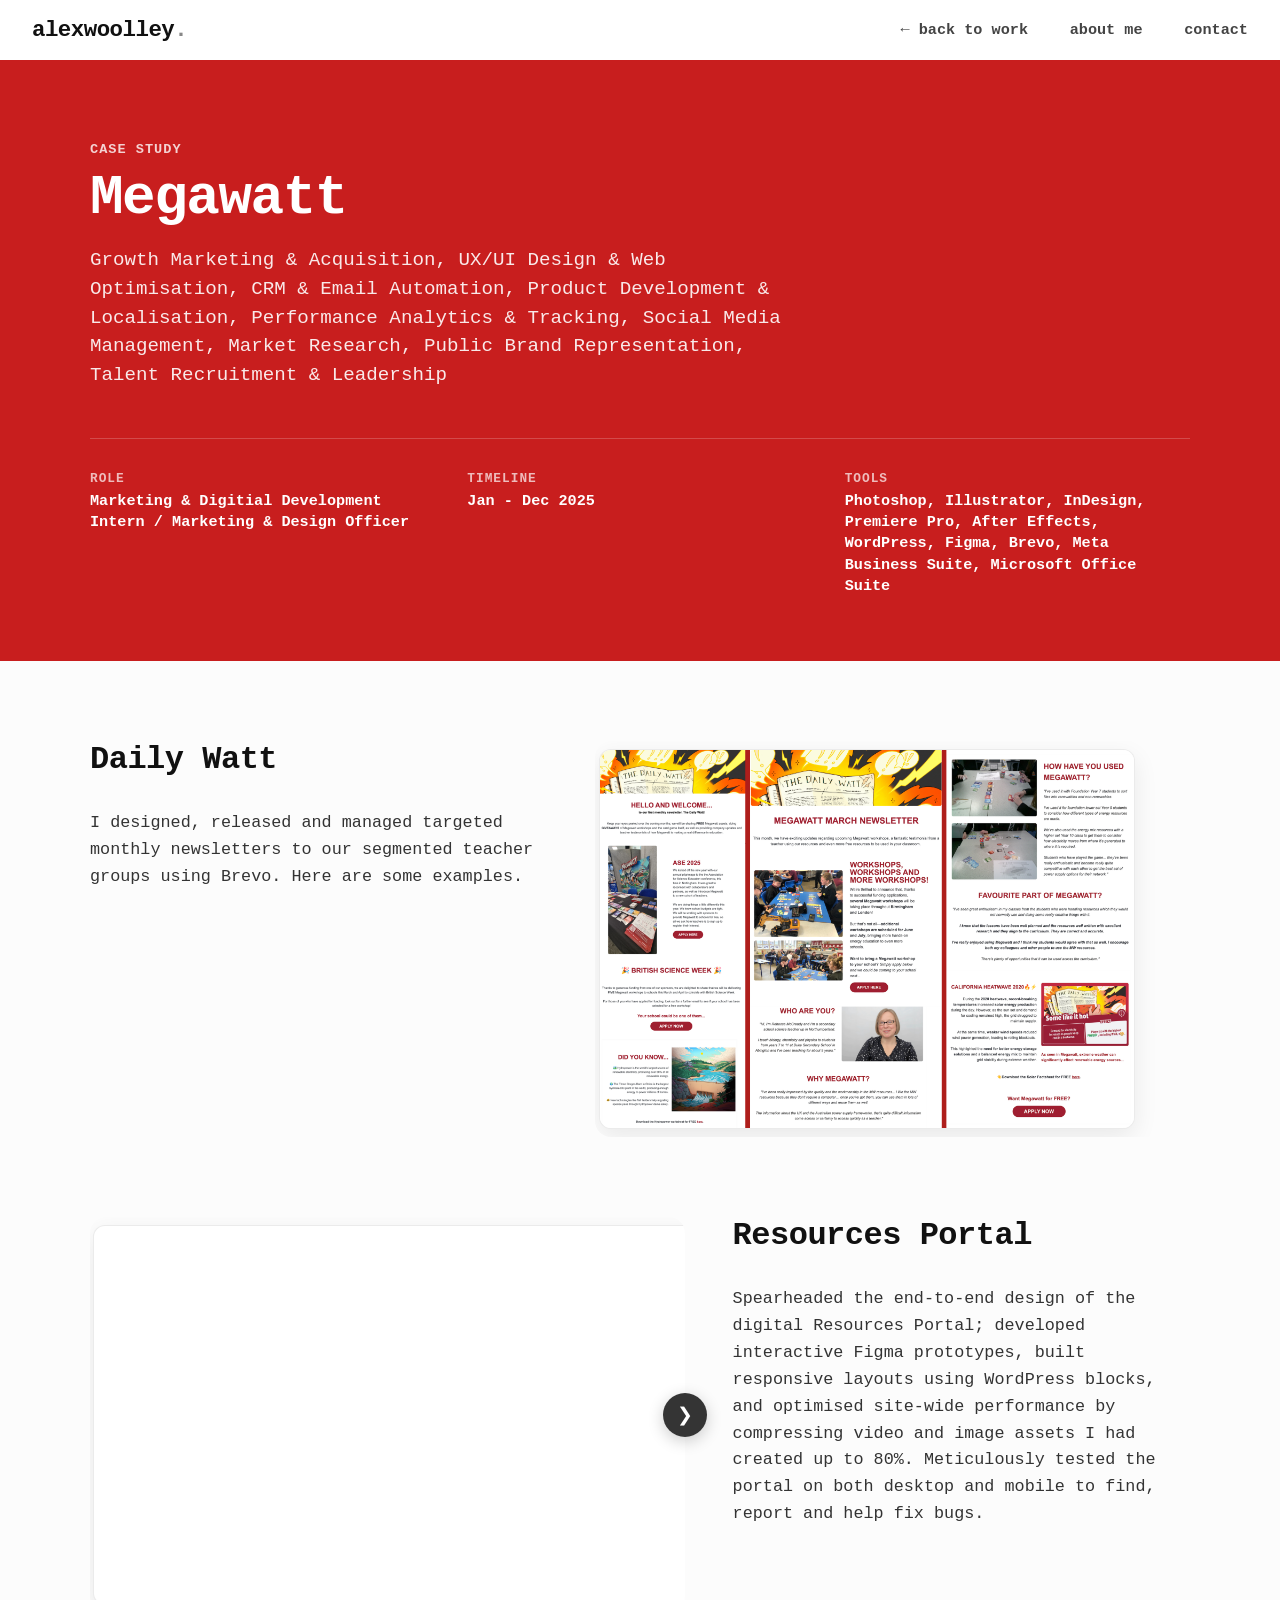
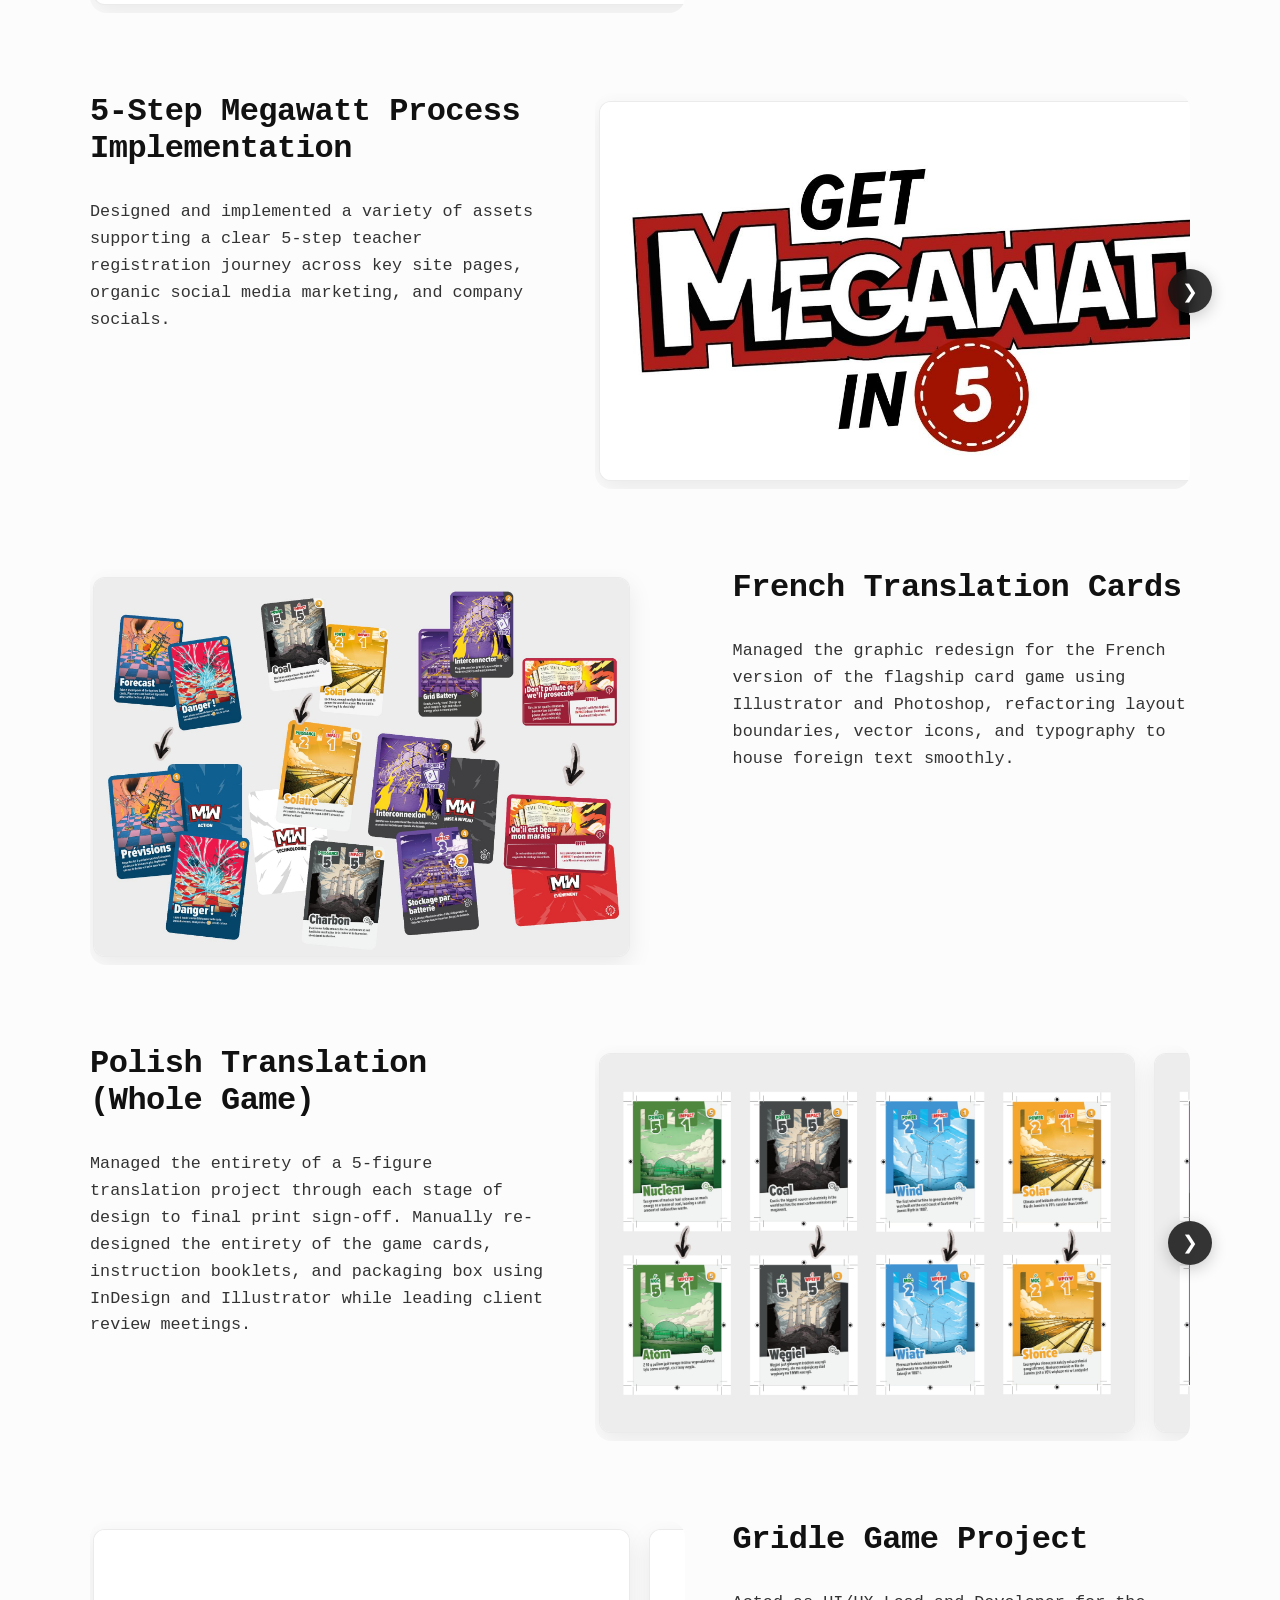
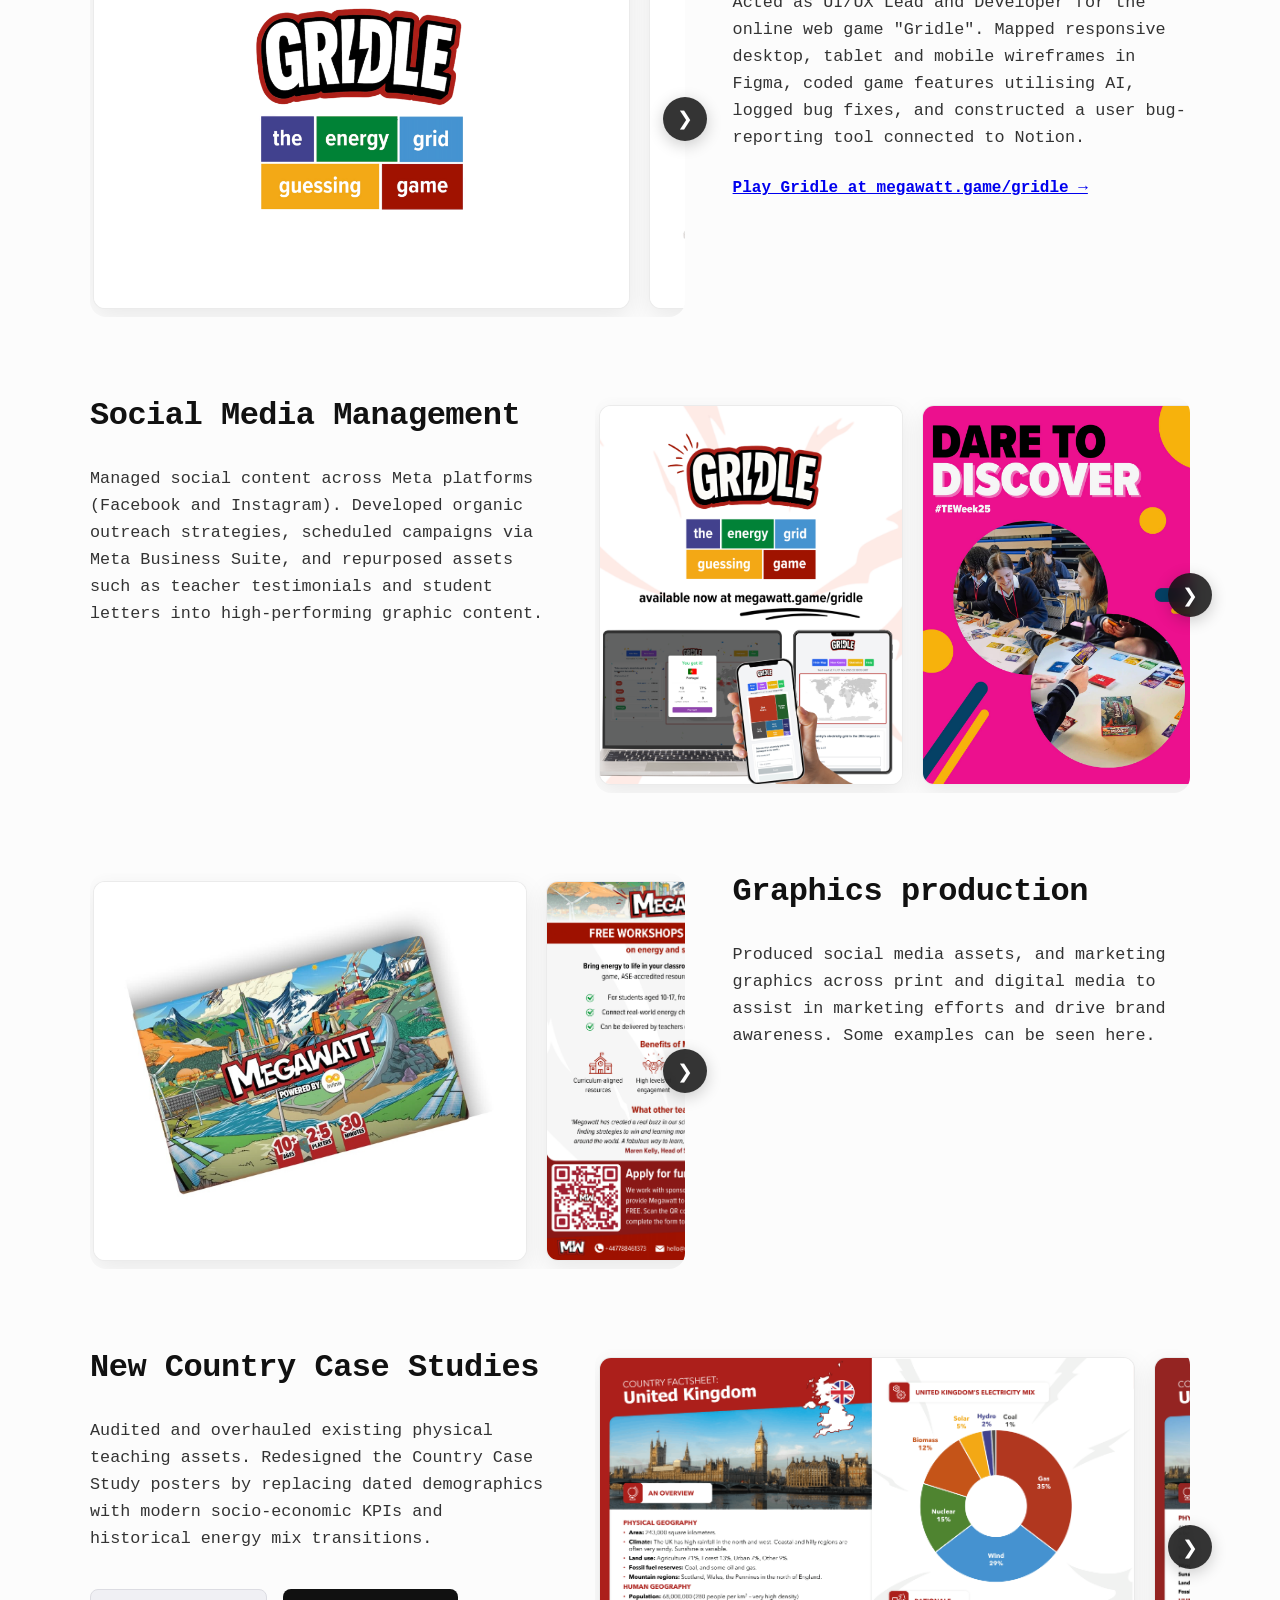
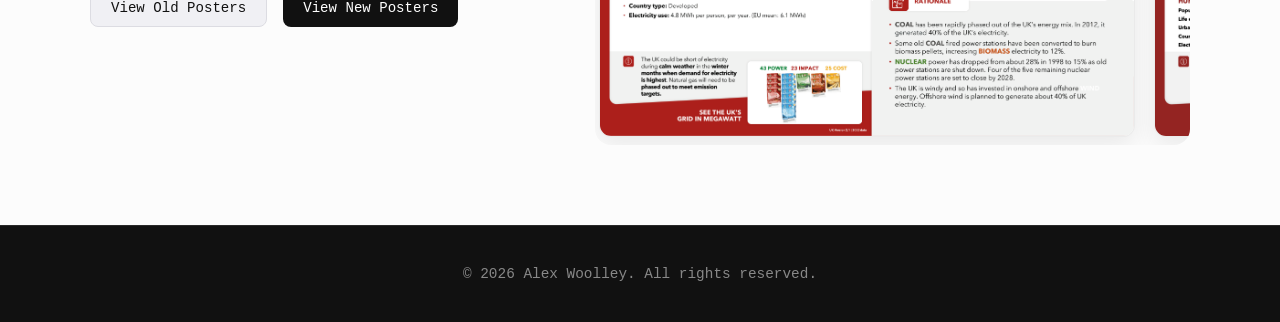
==== commit 59ff228c: "images optimised" ====
--- a/megawatt.html
+++ b/megawatt.html
@@ -335,13 +335,13 @@
               <img src="/MW /Country Case Studies-04.png" alt="Country Case Study Posters" data-caption="United Kingdom - previous Country Case Study teaching poster." />
             </div>
             <div class="slide active">
-              <img src="/Assets/Country Case Studies.UK.V3.2-4 (dragged).tiff" alt="Country Case Study Posters" data-caption="United Kingdom - overhauled and updated Country Case Study teaching poster." />
+              <img src="/Assets/Country Case Studies.UK.jpg" alt="Country Case Study Posters" data-caption="United Kingdom - overhauled and updated Country Case Study teaching poster." />
             </div>
             <div class="slide active">
               <img src="/MW /Country Case Studies-03.png" alt="Country Case Study Posters" data-caption="China - previous Country Case Study teaching poster." />
             </div>
             <div class="slide active">
-              <img src="/MW /China Case Study New.tiff" alt="Country Case Study Posters" data-caption="China - overhauled and updated Country Case Study teaching poster." />
+              <img src="/MW /China Case Study New.jpg" alt="Country Case Study Posters" data-caption="China - overhauled and updated Country Case Study teaching poster." />
             </div>
           </div>
         </div>
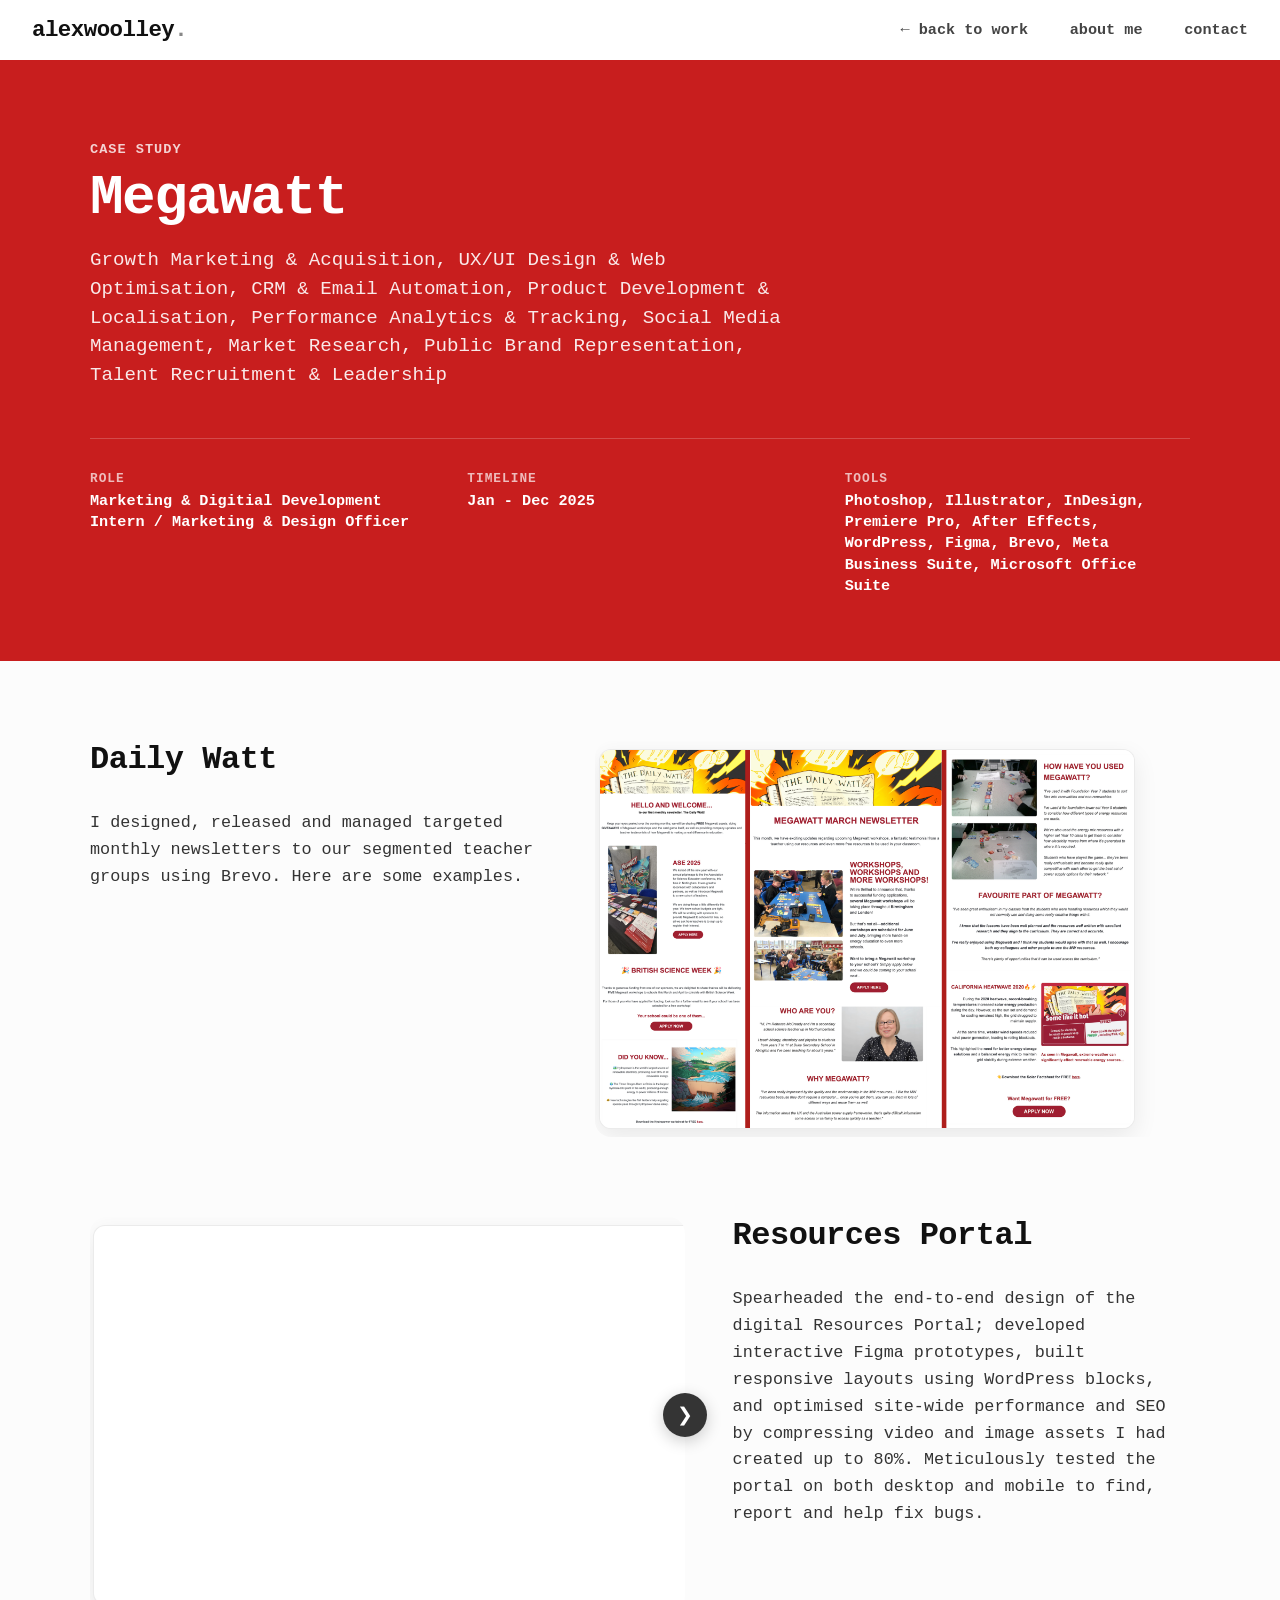
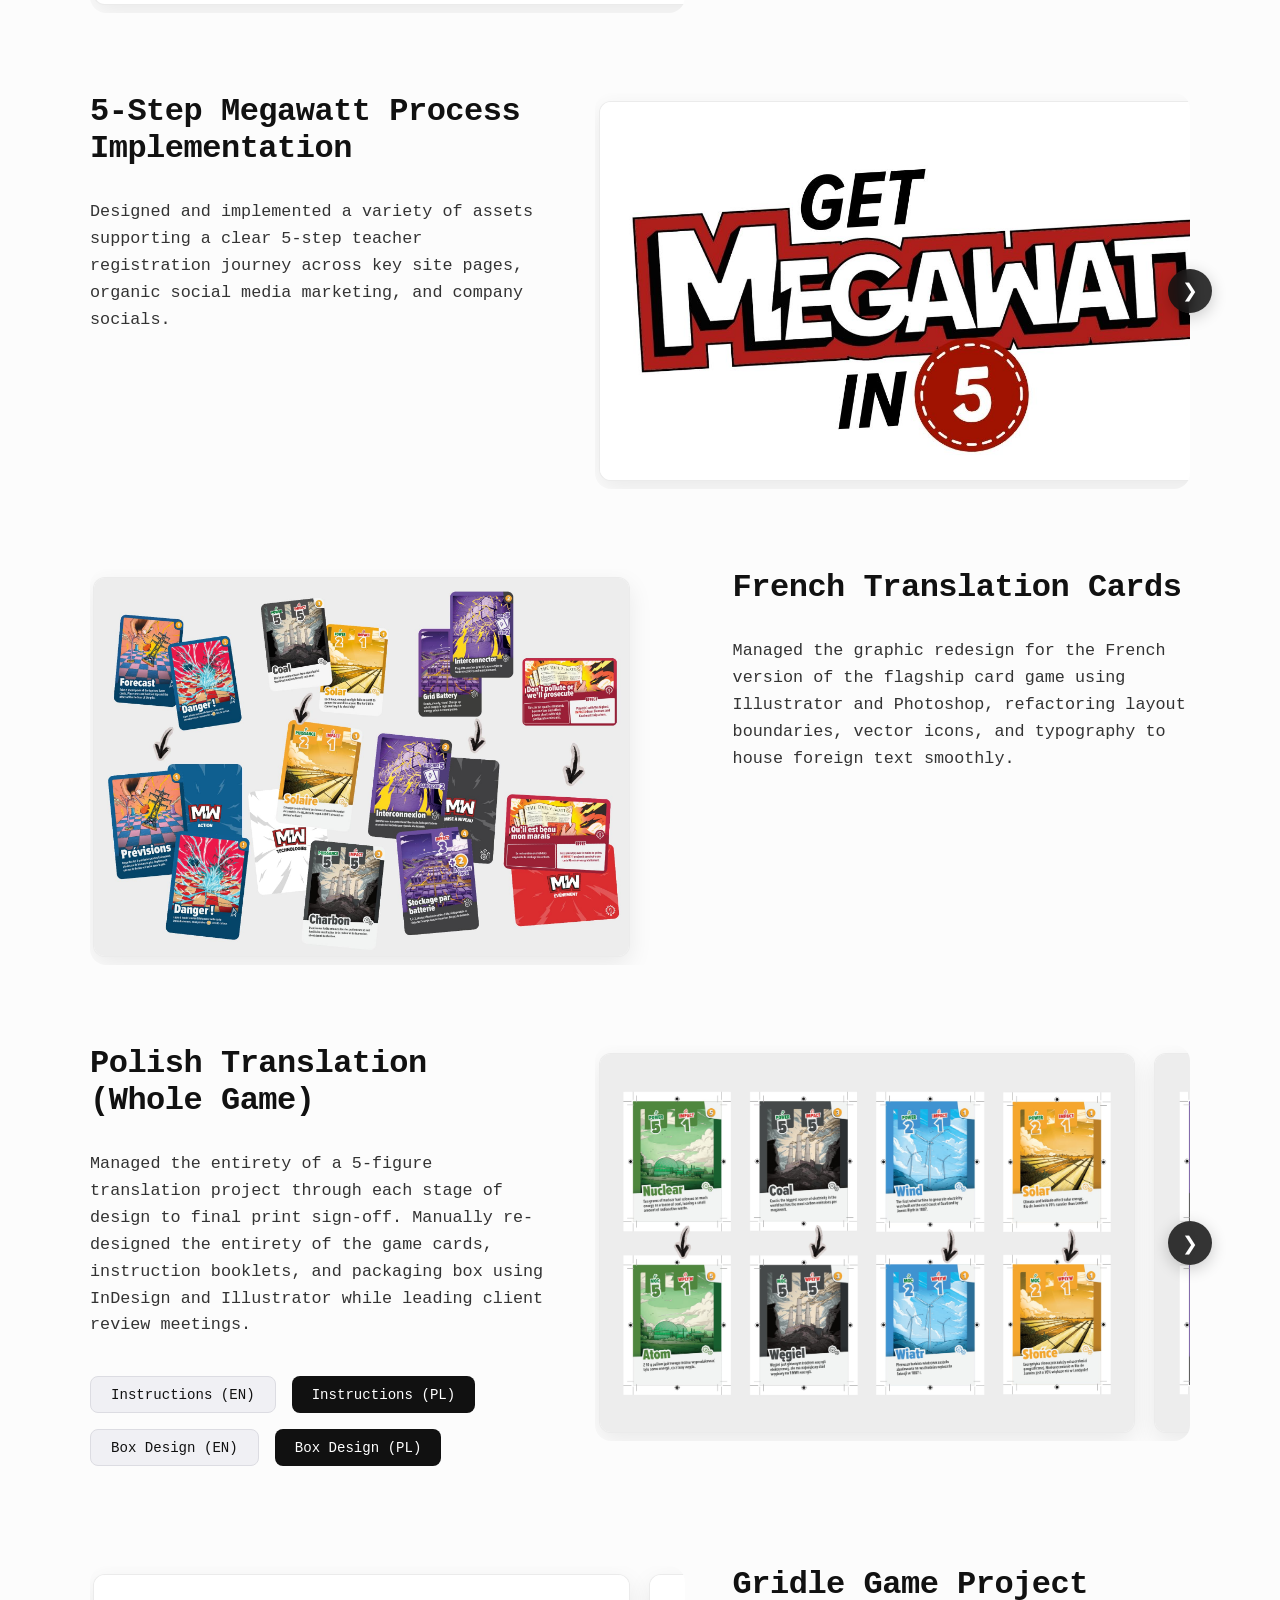
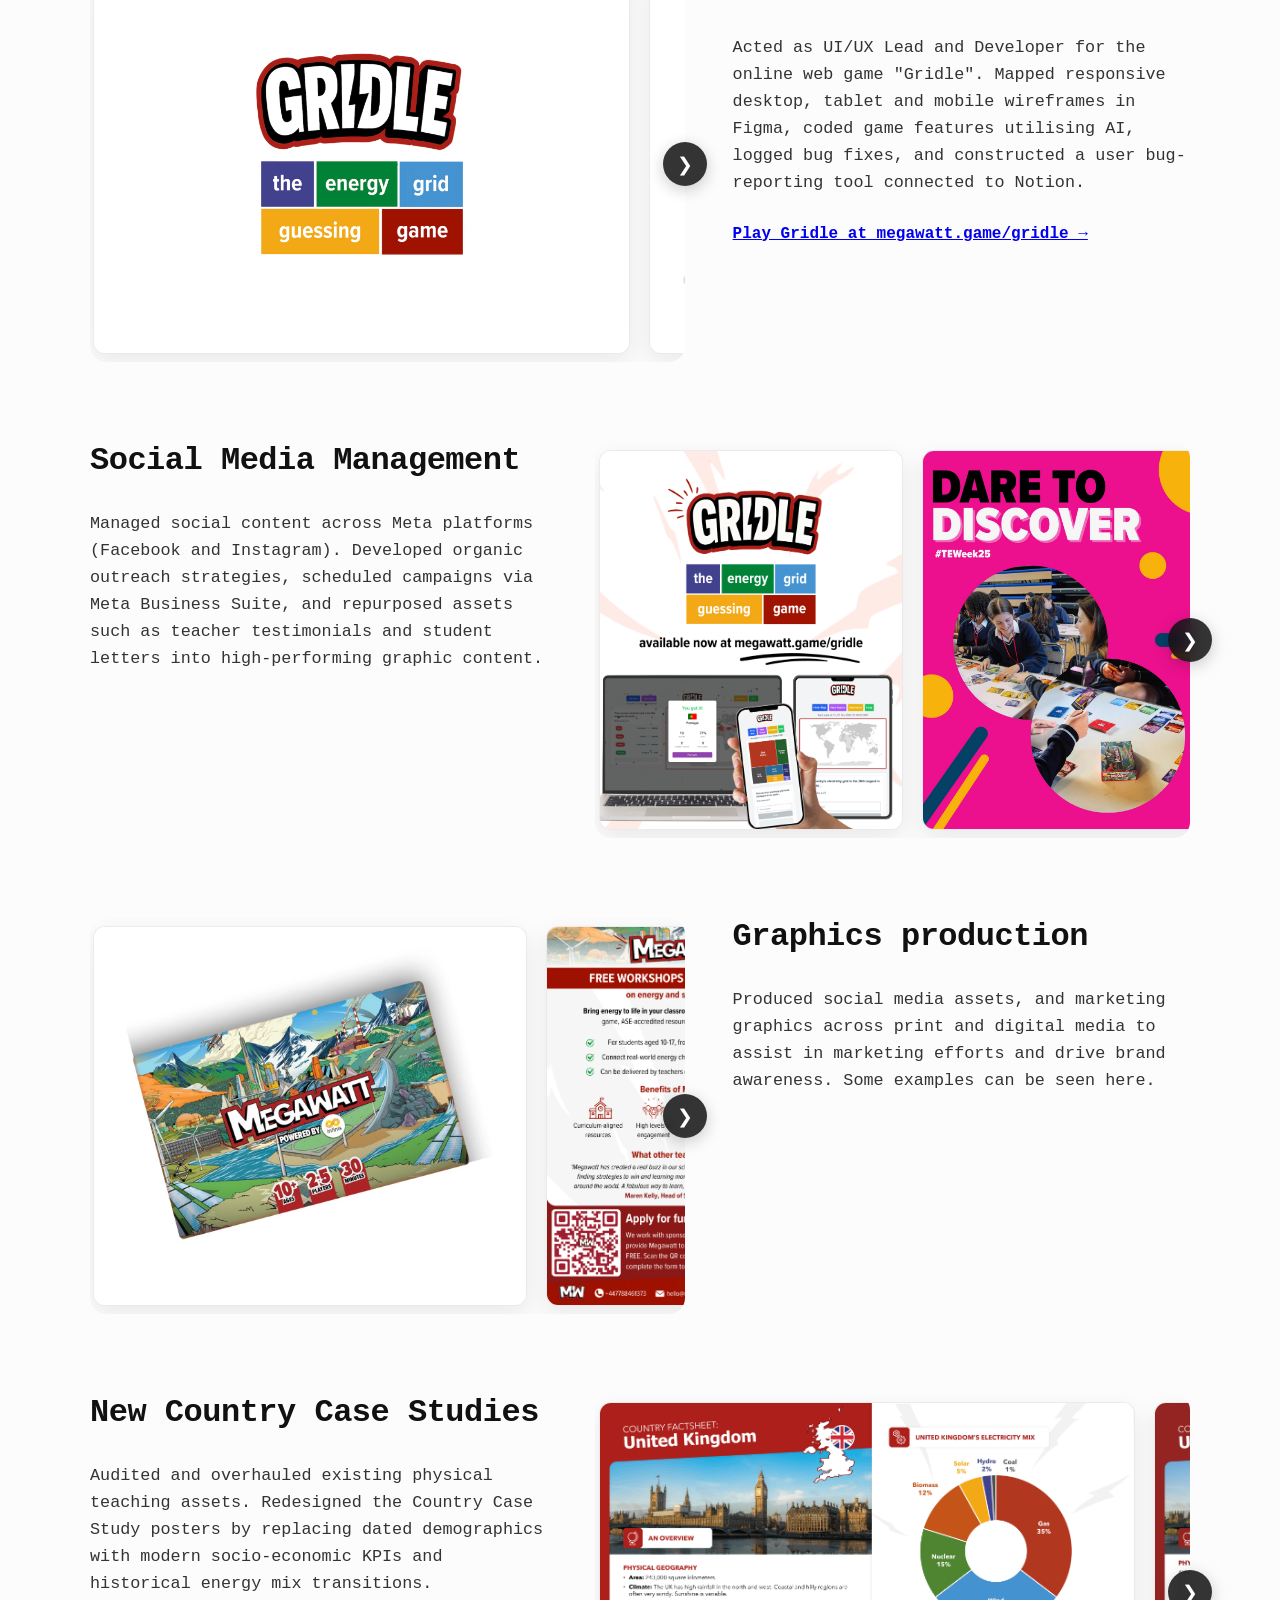
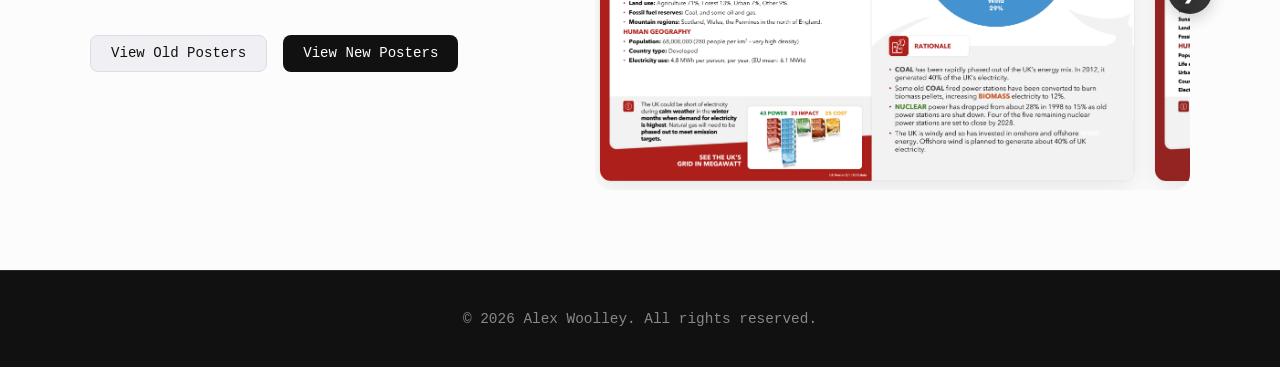
==== commit 91363c96: "MW additions & site improvements Polish box graphic & pdf, Polish instructions pdf, guerilla leaflet" ====
--- a/megawatt.html
+++ b/megawatt.html
@@ -82,7 +82,7 @@
           <div class="project-text">
             <h2 class="section-title">Resources Portal</h2>
             <p class="project-desc">
-              Spearheaded the end-to-end design of the digital Resources Portal; developed interactive Figma prototypes, built responsive layouts using WordPress blocks, and optimised site-wide performance by compressing video and image assets I had created up to 80%. Meticulously tested the portal on both desktop and mobile to find, report and help fix bugs.
+              Spearheaded the end-to-end design of the digital Resources Portal; developed interactive Figma prototypes, built responsive layouts using WordPress blocks, and optimised site-wide performance and SEO by compressing video and image assets I had created up to 80%. Meticulously tested the portal on both desktop and mobile to find, report and help fix bugs.
             </p>
           </div>
         </div>
@@ -143,33 +143,58 @@
           </div>
         </div>
 
-        <!-- 05. Polish Translation Whole Game -->
-        <div class="split-project-block">
-          <div class="project-text">
-            <h2 class="section-title">Polish Translation (Whole Game)</h2>
-            <p class="project-desc">
-              Managed the entirety of a 5-figure translation project through each stage of design to final print sign-off. Manually re-designed the entirety of the game cards, instruction booklets, and packaging box using InDesign and Illustrator while leading client review meetings.
-            </p>
-          </div>
-
-          <div class="cs-media branding-grid">
-            <div class="slide active">
-              <img src="/MW /mw polish - box/Polish tech.jpg" alt="Polish Game Technology Cards" data-caption="English -> Polish MW Technology Cards" />
-            </div>
-             <div class="slide active">
-              <img src="/MW /mw polish - box/Polish upgrades.jpg" alt="Polish Game Upgrade Cards" data-caption="English -> Polish MW Upgrade Cards" />
-            </div>
-             <div class="slide active">
-              <img src="/MW /mw polish - box/Polish action.jpg" alt="Polish Game Action Cards" data-caption="English -> Polish MW Action Cards" />
-            </div>
-             <div class="slide active">
-              <img src="/MW /mw polish - box/Polish event.jpg" alt="Polish Game Event Cards" data-caption="English -> Polish MW Event Cards" />
-            </div>
-             <div class="slide active">
-              <img src="/MW /mw polish - box/Polish instructions.jpg" alt="Polish Game Instructions" data-caption="English -> Polish MW Instructions" />
-            </div>
-          </div>
-        </div>
+      <!-- 05. Polish Translation Whole Game -->
+<div class="split-project-block">
+  <div class="project-text">
+    <h2 class="section-title">Polish Translation (Whole Game)</h2>
+    <p class="project-desc">
+      Managed the entirety of a 5-figure translation project through each stage of design to final print sign-off. Manually re-designed the entirety of the game cards, instruction booklets, and packaging box using InDesign and Illustrator while leading client review meetings.
+    </p>
+
+    <!-- PDF Link Buttons Styled Like Section 09 -->
+    <div class="project-links" style="margin-top: 1.5rem; display: flex; gap: 1rem; flex-wrap: wrap;">
+      <a href="/MW /mw polish - box/MW-02-07 Instructions.pdf" target="_blank" rel="noopener noreferrer" class="cs-btn secondary">
+        Instructions (EN)
+      </a>
+      <a href="/MW /mw polish - box/MW-02-07-PL Instructions.pdf" target="_blank" rel="noopener noreferrer" class="cs-btn">
+        Instructions (PL)
+      </a>
+      <a href="/MW /mw polish - box/MW-02-06 Box Design_compressed.pdf" target="_blank" rel="noopener noreferrer" class="cs-btn secondary">
+        Box Design (EN)
+      </a>
+      <a href="/MW /mw polish - box/MW-02-07-PL Box Design_compressed.pdf" target="_blank" rel="noopener noreferrer" class="cs-btn">
+        Box Design (PL)
+      </a>
+    </div>
+  </div>
+
+  <div class="cs-media branding-grid">
+    <div class="slide active">
+      <img src="/MW /mw polish - box/Polish tech.jpg" alt="Polish Game Technology Cards" data-caption="English -> Polish MW Technology Cards" />
+    </div>
+    <div class="slide">
+      <img src="/MW /mw polish - box/Polish upgrades.jpg" alt="Polish Game Upgrade Cards" data-caption="English -> Polish MW Upgrade Cards" />
+    </div>
+    <div class="slide">
+      <img src="/MW /mw polish - box/Polish action.jpg" alt="Polish Game Action Cards" data-caption="English -> Polish MW Action Cards" />
+    </div>
+    <div class="slide">
+      <img src="/MW /mw polish - box/Polish event.jpg" alt="Polish Game Event Cards" data-caption="English -> Polish MW Event Cards" />
+    </div>
+    <div class="slide">
+      <img src="/MW /mw polish - box/Polish instructions.jpg" alt="Polish Game Instructions" data-caption="English -> Polish MW Instructions" />
+    </div>
+    <div class="slide">
+      <img src="/MW /mw polish - box/box.jpg" alt="Polish Game Box" data-caption="English -> Polish MW Game Box" />
+    </div>
+    <div class="slide">
+      <img src="/MW /1785665358445.jpeg" alt="Polish Nuclear Society LinkedIn Promotion" data-caption="Polish Nuclear Society LinkedIn promotion showcasing physical game & box" />
+    </div>
+    <div class="slide">
+      <img src="/MW /1785665358294.jpeg" alt="Polish Nuclear Society LinkedIn Promotion" data-caption="Polish Nuclear Society LinkedIn promotion showcasing physical game & box" />
+    </div>
+  </div>
+</div>
 
        <!-- 06. Gridle Projects (Reverse) -->
         <div class="split-project-block reverse">
@@ -288,22 +313,34 @@
             <div class="slide active">
               <img src="/MW /graphics/Infinis Box-2.jpg" alt="Graphic Production" data-caption="High-quality box mockup created for a partner company." />
             </div>
-               <div class="slide active">
+               <div class="slide">
               <img src="/MW /graphics/Teacher Signup-1.png" alt="Graphic Production" data-caption="Redesigned teacher signup leaflet used both physically and digitally." />
             </div>
-              <div class="slide active">
+              <div class="slide">
               <img src="/MW /graphics/University Leaflet -Outreach  Widening Participation Teams-1.png" alt="Graphic Production" data-caption="(p1) A leaflet I designed to target university outreach teams and secure company partnership" />
             </div>
-            <div class="slide active">
+            <div class="slide">
               <img src="/MW /graphics/University Leaflet -Outreach  Widening Participation Teams-2.png" alt="Graphic Production" data-caption="(p2) A leaflet I designed to target university outreach teams and secure company partnership" />
             </div>
-            <div class="slide active">
+            <div class="slide">
+              <img src="/MW /graphics/a1.png" alt="Graphic Production" data-caption="An example of the thumbnails created for the resource portal lessons, these assets were repurposed countless times." />
+            </div>
+              <div class="slide">
+              <img src="/MW /Targeted Leaflets/Targeted Leaflets_compressed-01.png" alt="Guerilla Leaflets" data-caption="1/2 Guerilla leaflets targeting energy companies highlighting Megawatt's advantages. I personally researched company projects, and found schools locally to these projects, which are included on the leaflets." />
+            </div>
+              <div class="slide">
+              <img src="/MW /Targeted Leaflets/Targeted Leaflets_compressed-02.png" alt="Guerilla Leaflets" data-caption="2/2 Guerilla leaflets targeting energy companies highlighting Megawatt's advantages. I personally researched company projects, and found schools locally to these projects, which are included on the leaflets." />
+            </div>
+              <div class="slide">
+              <img src="/MW /Targeted Leaflets/Targeted Leaflets_compressed-09.png" alt="Guerilla Leaflets" data-caption="1/2 Guerilla leaflets targeting energy companies highlighting Megawatt's advantages. I personally researched company projects, and found schools locally to these projects, which are included on the leaflets." />
+            </div>
+              <div class="slide">
+              <img src="/MW /Targeted Leaflets/Targeted Leaflets_compressed-10.png" alt="Guerilla Leaflets" data-caption="2/2 Guerilla leaflets targeting energy companies highlighting Megawatt's advantages. I personally researched company projects, and found schools locally to these projects, which are included on the leaflets." />
+            </div>
+            <div class="slide">
               <img src="/MW /graphics/xmas logo-2.png" alt="Graphic Production" data-caption="A redesigned Christmas company logo utilised in our December newsletter." />
             </div>
-            <div class="slide active">
-              <img src="/MW /graphics/a1.png" alt="Graphic Production" data-caption="An example of the thumbnails created for the resource portal lessons, these assets were repurposed countless times." />
-            </div>
-              <div class="slide active">
+              <div class="slide">
               <img src="/MW /graphics/handbooks.png" alt="Graphic Production" data-caption="An example of the thumbnails created for the resource portal lessons, these assets were repurposed countless times." />
             </div>
           </div>
--- a/style.css
+++ b/style.css
@@ -147,11 +147,8 @@
   height: 65px;
   border-radius: 12px;
   box-shadow: 0 6px 16px rgba(0,0,0,0.15);
-  transition: transform 0.3s ease;
-}
-
-.software-cluster .icon:hover {
-  transform: translateY(-5px) scale(1.1) !important;
+  transition: box-shadow 0.3s ease;
+  will-change: transform;
 }
 
 .icon.ae { top: 60px; left: 0px; rotate: -8deg; }
@@ -206,14 +203,14 @@
   object-fit: cover;
   box-shadow: 0 10px 24px rgba(0, 0, 0, 0.15);
   pointer-events: auto;
-  transition: transform 0.3s ease;
+  transition: box-shadow 0.3s ease;
+  will-change: transform, opacity;
 }
 
 .card:hover {
-  transform: scale(1.06) translateY(-6px) !important;
   z-index: 25 !important;
-}
-
+  box-shadow: 0 16px 32px rgba(0, 0, 0, 0.25);
+}
 .photo-fan { 
   position: absolute; 
   left: 2%; 
@@ -262,10 +259,9 @@
   justify-content: center;
   padding: 4rem 2rem;
   border-radius: 28px 28px 0 0;
-  box-shadow: 0 -15px 40px rgba(0, 0, 0, 0.08);
-  transform: scale(0.92);
-  opacity: 0.4;
-  transition: transform 0.6s cubic-bezier(0.16, 1, 0.3, 1), opacity 0.6s ease;
+  box-shadow: 0 -15px 40px rgba(0, 0, 0, 0.12);
+  will-change: transform, opacity, filter;
+  transform-origin: center top;
 }
 
 .full-page-section.active {
@@ -286,6 +282,9 @@
   display: flex;
   flex-direction: column;
   gap: 0.8rem;
+  transform-origin: left center;
+  transition: transform 0.4s cubic-bezier(0.16, 1, 0.3, 1), opacity 0.3s ease;
+  will-change: transform;
 }
 
 .section-num {
@@ -313,13 +312,18 @@
   border-radius: 16px;
   overflow: hidden;
   box-shadow: 0 12px 30px rgba(0,0,0,0.15);
-}
-
-.media-container img {
+  transition: transform 0.4s cubic-bezier(0.16, 1, 0.3, 1), box-shadow 0.4s ease;
+  will-change: transform, box-shadow;
+}
+
+.media-container img,
+.media-container video {
   width: 100%;
   height: 100%;
   object-fit: cover;
-  transition: transform 0.5s ease;
+  display: block;
+  transition: transform 0.5s cubic-bezier(0.16, 1, 0.3, 1);
+  will-change: transform;
 }
 
 .media-container.vertical-media {
@@ -347,8 +351,23 @@
   cursor: pointer;
 }
 
-.case-study-link:hover .media-container img {
-  transform: scale(1.06);
+/* Synchronized Card Expansion on Hover */
+.case-study-link:hover .text-content,
+.section-container:hover .text-content {
+  transform: translateY(-4px) scale(1.025);
+}
+
+.case-study-link:hover .media-container,
+.section-container:hover .media-container {
+  transform: translateY(-4px);
+  box-shadow: 0 20px 42px rgba(0, 0, 0, 0.22);
+}
+
+.case-study-link:hover .media-container img,
+.section-container:hover .media-container img,
+.case-study-link:hover .media-container video,
+.section-container:hover .media-container video {
+  transform: scale(1.05);
 }
 
 /* Color Themes */
@@ -1198,6 +1217,48 @@
 
 .modal-close:hover {
   opacity: 1;
+}
+
+/* Typewriter & Relative Arrow Layout */
+.typewriter-container {
+  position: relative;
+  display: inline-block;
+  white-space: nowrap;
+}
+
+.typewriter-container {
+  position: relative;
+  display: inline-block;
+  white-space: nowrap;
+}
+
+.typewriter-arrow-img {
+  position: absolute;
+  top: -40px;
+  left: 50%;
+  width: 60px;
+  height: auto;
+  opacity: 50;
+  pointer-events: none;
+  filter: brightness(0);
+}
+
+.typing-cursor {
+  display: inline-block;
+  font-family: monospace;
+  font-weight: 300;
+  color: currentColor;
+  margin-left: 2px;
+  animation: cursorBlink 0.8s infinite;
+}
+
+.typing-cursor.hide {
+  display: none;
+}
+
+@keyframes cursorBlink {
+  0%, 100% { opacity: 1; }
+  50% { opacity: 0; }
 }
 
 /* ==========================================
